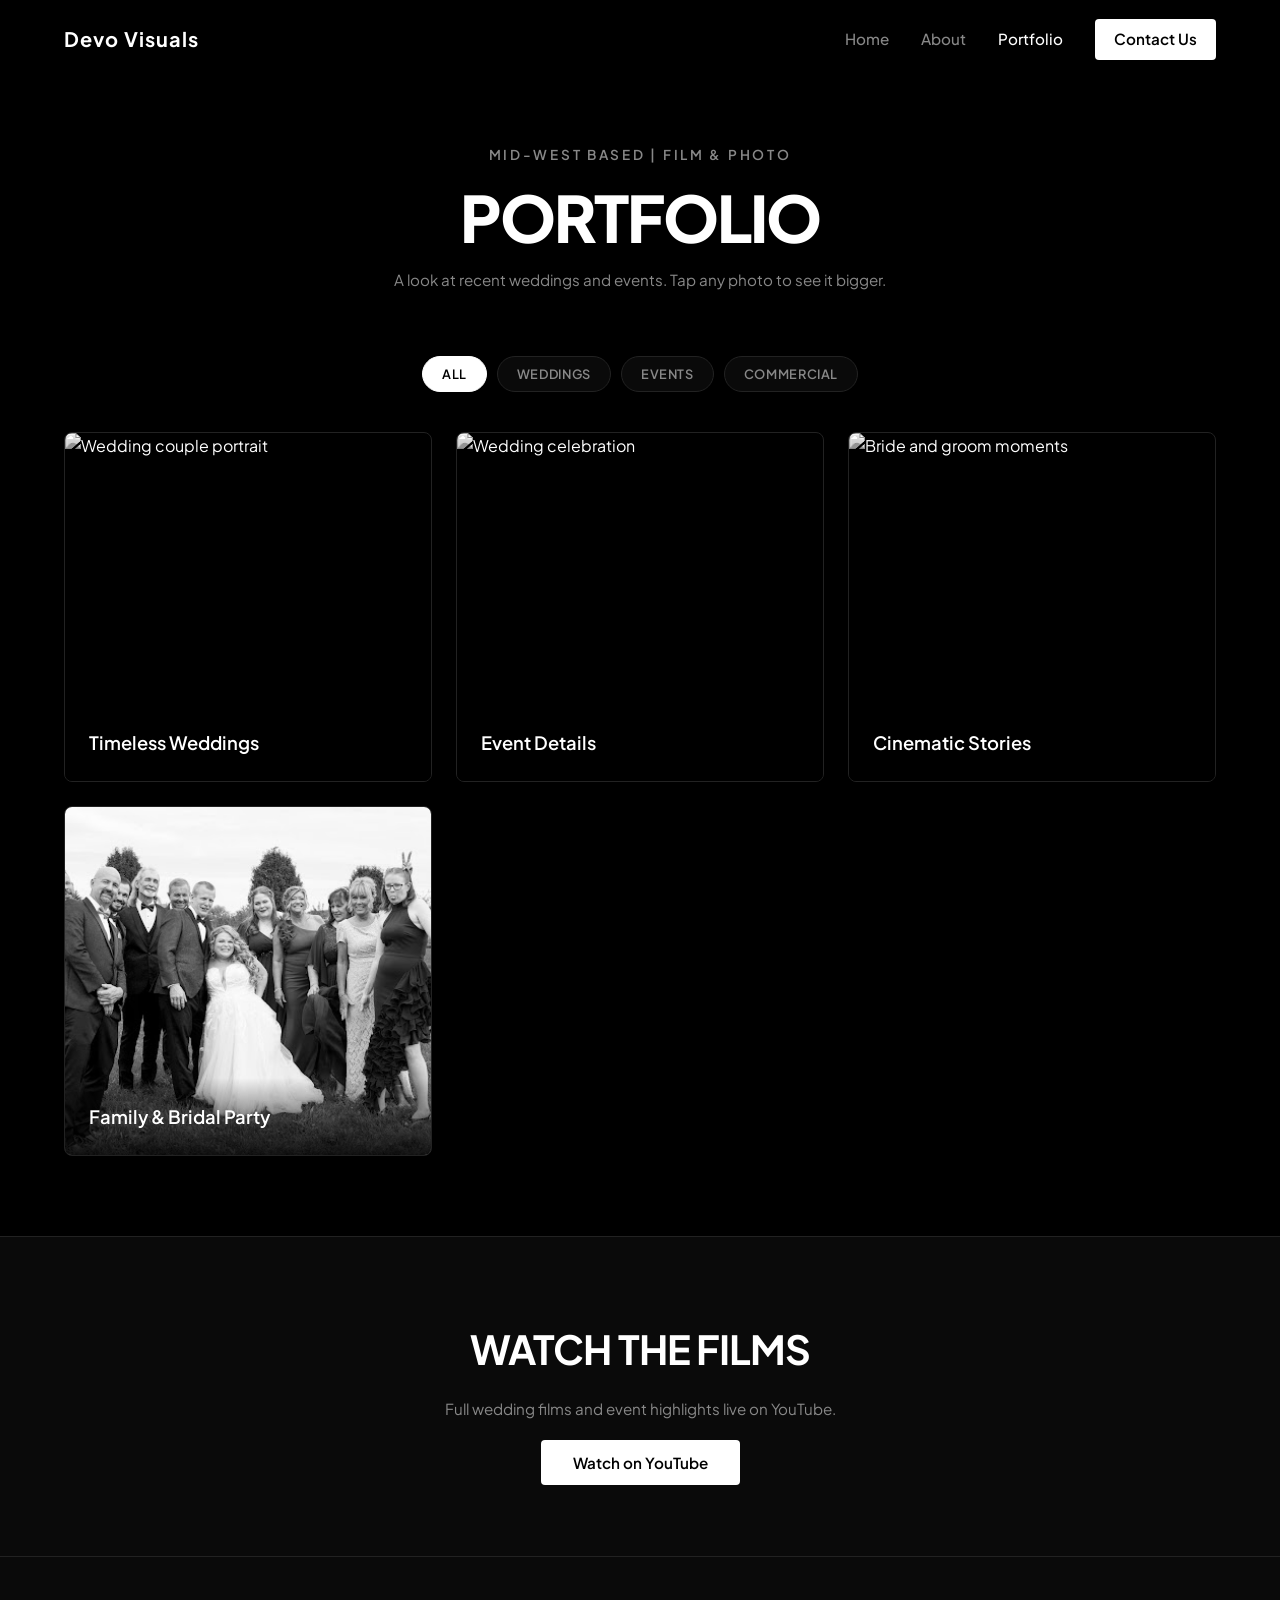
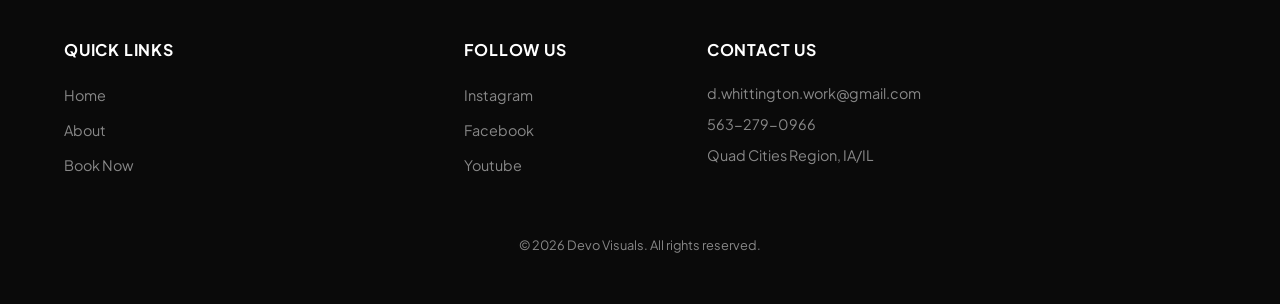
==== portfolio.html @ a9d1a9cd "Rename Portfolio.html to portfolio.html" ====
<!DOCTYPE html>
<html lang="en">
<head>
    <meta charset="UTF-8">
    <meta name="viewport" content="width=device-width, initial-scale=1.0">
    <title>Portfolio | Devo Visuals</title>
    <link rel="stylesheet" href="style.css">
    <link rel="preconnect" href="https://fonts.googleapis.com">
    <link rel="preconnect" href="https://fonts.gstatic.com" crossorigin>
    <link href="https://fonts.googleapis.com/css2?family=Plus+Jakarta+Sans:wght@300;400;500;600;700;800&display=swap" rel="stylesheet">

    <!-- Page-only styles (the shared style.css is untouched) -->
    <style>
        .nav-links a.current { color: var(--text-main); }

        .page-hero {
            padding: 9rem 0 3rem;
            text-align: center;
            background-color: var(--bg-dark);
        }

        .page-hero h1 {
            font-size: clamp(2.4rem, 6vw, 4rem);
            font-weight: 800;
            text-transform: uppercase;
            letter-spacing: -0.03em;
            line-height: 1.1;
            margin-bottom: 1rem;
        }

        .page-hero p {
            color: var(--text-muted);
            max-width: 560px;
            margin: 0 auto;
            font-size: 0.95rem;
        }

        .portfolio-page {
            padding: 1rem 0 5rem;
            background-color: var(--bg-dark);
        }

        .filter-bar {
            display: flex;
            justify-content: center;
            gap: 0.6rem;
            flex-wrap: wrap;
            margin-bottom: 2.5rem;
        }

        .filter-btn {
            font-family: inherit;
            font-size: 0.8rem;
            font-weight: 600;
            letter-spacing: 0.05em;
            text-transform: uppercase;
            padding: 0.55rem 1.2rem;
            border-radius: 20px;
            border: 1px solid var(--border);
            background-color: var(--bg-card);
            color: var(--text-muted);
            cursor: pointer;
            transition: var(--transition);
        }

        .filter-btn:hover {
            color: var(--text-main);
            border-color: var(--text-main);
        }

        .filter-btn.active {
            background-color: var(--text-main);
            color: var(--bg-dark);
            border-color: var(--text-main);
        }

        .gallery-item { cursor: zoom-in; }
        .gallery-item.hidden { display: none; }

        .empty-note {
            display: none;
            text-align: center;
            color: var(--text-muted);
            padding: 2rem 0;
            font-size: 0.95rem;
        }

        .empty-note.show { display: block; }

        .films-section {
            padding: 5rem 0;
            background-color: var(--bg-card);
            border-top: 1px solid var(--border);
            text-align: center;
        }

        .films-section p {
            color: var(--text-muted);
            max-width: 520px;
            margin: 0 auto 1.8rem;
            font-size: 0.95rem;
        }

        .lightbox {
            display: none;
            position: fixed;
            inset: 0;
            z-index: 2000;
            background-color: rgba(0, 0, 0, 0.92);
            align-items: center;
            justify-content: center;
            padding: 1.5rem;
            cursor: zoom-out;
        }

        .lightbox.open { display: flex; }

        .lightbox img {
            max-width: 92vw;
            max-height: 88vh;
            object-fit: contain;
            border-radius: 6px;
        }

        .lightbox-close {
            position: absolute;
            top: 1rem;
            right: 1.2rem;
            font-size: 2rem;
            line-height: 1;
            color: var(--text-main);
        }
    </style>
</head>
<body>

    <!-- Header / Navigation -->
    <header class="site-header">
        <div class="container nav-container">
            <a href="index.html" class="logo">Devo Visuals</a>

            <button class="menu-toggle" id="menu-toggle" aria-label="Toggle Navigation Menu">
                <span class="bar"></span>
                <span class="bar"></span>
                <span class="bar"></span>
            </button>

            <nav class="nav-links" id="nav-menu">
                <a href="index.html" class="nav-item">Home</a>
                <a href="index.html#about" class="nav-item">About</a>
                <a href="portfolio.html" class="nav-item current">Portfolio</a>
                <a href="index.html#contact-form" class="btn-cta nav-item">Contact Us</a>
            </nav>
        </div>
    </header>

    <!-- Page Title -->
    <section class="page-hero">
        <div class="container">
            <span class="sub-heading">Mid-West Based | Film &amp; Photo</span>
            <h1>Portfolio</h1>
            <p>A look at recent weddings and events. Tap any photo to see it bigger.</p>
        </div>
    </section>

    <!-- Gallery -->
    <section class="portfolio-page">
        <div class="container">
            <div class="filter-bar">
                <button class="filter-btn active" data-filter="all">All</button>
                <button class="filter-btn" data-filter="weddings">Weddings</button>
                <button class="filter-btn" data-filter="events">Events</button>
                <button class="filter-btn" data-filter="commercial">Commercial</button>
            </div>

            <div class="gallery-grid" id="gallery">
                <div class="gallery-item" data-category="weddings">
                    <img src="https://images.unsplash.com/photo-1519741497674-611481863552?auto=format&fit=crop&w=800&q=80" alt="Wedding couple portrait">
                    <div class="gallery-overlay">
                        <h3>Timeless Weddings</h3>
                    </div>
                </div>
                <div class="gallery-item" data-category="events">
                    <img src="https://images.unsplash.com/photo-1511285560929-80b456fea0bc?auto=format&fit=crop&w=800&q=80" alt="Wedding celebration">
                    <div class="gallery-overlay">
                        <h3>Event Details</h3>
                    </div>
                </div>
                <div class="gallery-item" data-category="weddings">
                    <img src="https://images.unsplash.com/photo-1606800052052-a08af7148866?auto=format&fit=crop&w=800&q=80" alt="Bride and groom moments">
                    <div class="gallery-overlay">
                        <h3>Cinematic Stories</h3>
                    </div>
                </div>
                <div class="gallery-item" data-category="weddings">
                    <img src="4.jpg" alt="Wedding party group photo">
                    <div class="gallery-overlay">
                        <h3>Family &amp; Bridal Party</h3>
                    </div>
                </div>
            </div>

            <p class="empty-note" id="empty-note">Nothing here yet. New work is coming soon.</p>
        </div>
    </section>

    <!-- Films CTA -->
    <section class="films-section">
        <div class="container">
            <div class="section-header" style="margin-bottom: 1rem;">
                <h2>Watch the Films</h2>
            </div>
            <p>Full wedding films and event highlights live on YouTube.</p>
            <a href="https://youtube.com/@devovisuals" target="_blank" rel="noopener" class="btn btn-primary">Watch on YouTube</a>
        </div>
    </section>

    <!-- Footer -->
    <footer class="site-footer">
        <div class="container">
            <div class="footer-bottom-grid" style="border-top: none; padding-top: 0;">
                <div class="footer-col">
                    <h3>Quick Links</h3>
                    <ul>
                        <li><a href="index.html">Home</a></li>
                        <li><a href="index.html#about">About</a></li>
                        <li><a href="index.html#contact-form">Book Now</a></li>
                    </ul>
                </div>

                <div class="footer-col">
                    <h3>FOLLOW US</h3>
                    <ul>
                        <li><a href="https://www.instagram.com/devovisuals" target="_blank" rel="noopener">Instagram</a></li>
                        <li><a href="https://www.facebook.com/devovisuals" target="_blank" rel="noopener">Facebook</a></li>
                        <li><a href="https://youtube.com/@devovisuals" target="_blank" rel="noopener">Youtube</a></li>
                    </ul>
                </div>

                <div class="footer-col">
                    <h3>CONTACT US</h3>
                    <p>d.whittington.work@gmail.com</p>
                    <p>563-279-0966</p>
                    <p>Quad Cities Region, IA/IL</p>
                </div>
            </div>

            <p class="copyright">&copy; 2026 Devo Visuals. All rights reserved.</p>
        </div>
    </footer>

    <!-- Photo viewer -->
    <div class="lightbox" id="lightbox" aria-hidden="true">
        <span class="lightbox-close">&times;</span>
        <img src="" alt="">
    </div>

    <script>
        // Mobile Navigation Toggle
        const menuToggle = document.getElementById('menu-toggle');
        const navMenu = document.getElementById('nav-menu');

        if (menuToggle && navMenu) {
            menuToggle.addEventListener('click', () => {
                menuToggle.classList.toggle('active');
                navMenu.classList.toggle('active');
            });

            navMenu.querySelectorAll('a').forEach(link => {
                link.addEventListener('click', () => {
                    menuToggle.classList.remove('active');
                    navMenu.classList.remove('active');
                });
            });
        }

        // Category filter
        const filterButtons = document.querySelectorAll('.filter-btn');
        const items = document.querySelectorAll('#gallery .gallery-item');
        const emptyNote = document.getElementById('empty-note');

        filterButtons.forEach(btn => {
            btn.addEventListener('click', () => {
                filterButtons.forEach(b => b.classList.remove('active'));
                btn.classList.add('active');

                const filter = btn.dataset.filter;
                let visible = 0;
                items.forEach(item => {
                    const show = filter === 'all' || item.dataset.category === filter;
                    item.classList.toggle('hidden', !show);
                    if (show) visible++;
                });
                emptyNote.classList.toggle('show', visible === 0);
            });
        });

        // Photo viewer
        const lightbox = document.getElementById('lightbox');
        const lightboxImg = lightbox.querySelector('img');

        items.forEach(item => {
            item.addEventListener('click', () => {
                const img = item.querySelector('img');
                lightboxImg.src = img.src;
                lightboxImg.alt = img.alt;
                lightbox.classList.add('open');
                lightbox.setAttribute('aria-hidden', 'false');
            });
        });

        const closeLightbox = () => {
            lightbox.classList.remove('open');
            lightbox.setAttribute('aria-hidden', 'true');
        };

        lightbox.addEventListener('click', closeLightbox);
        document.addEventListener('keydown', (e) => {
            if (e.key === 'Escape') closeLightbox();
        });
    </script>
</body>
</html>
---- style.css ----
/* CSS Reset & Fixes */
* {
    margin: 0;
    padding: 0;
    box-sizing: border-box;
}

:root {
    --bg-dark: #000000;
    --bg-card: #0a0a0a;
    --text-main: #ffffff;
    --text-muted: #888888;
    --accent: #ffffff;
    --accent-hover: #cccccc;
    --border: #222222;
    --transition: all 0.3s ease;
}

html {
    scroll-behavior: smooth;
    -webkit-text-size-adjust: 100%;
}

body {
    font-family: 'Plus Jakarta Sans', sans-serif;
    background-color: var(--bg-dark);
    color: var(--text-main);
    line-height: 1.6;
    overflow-x: hidden;
}

.container {
    max-width: 1200px;
    margin: 0 auto;
    padding: 0 1.5rem;
}

/* Header & Mobile Nav */
.site-header {
    position: fixed;
    top: 0;
    left: 0;
    width: 100%;
    background-color: transparent;
    backdrop-filter: none;
    border-bottom: none;
    z-index: 1000;
    padding: 1.2rem 0;
}

.nav-container {
    display: flex;
    justify-content: space-between;
    align-items: center;
}

.logo {
    font-size: 1.25rem;
    font-weight: 700;
    color: var(--text-main);
    text-decoration: none;
    letter-spacing: 0.05em;
    z-index: 1001;
}

.nav-links {
    display: flex;
    align-items: center;
    gap: 2rem;
}

.nav-links a {
    color: var(--text-muted);
    text-decoration: none;
    font-size: 0.95rem;
    font-weight: 500;
    transition: var(--transition);
}

.nav-links a:hover {
    color: var(--text-main);
}

.btn-cta {
    background-color: var(--text-main);
    color: var(--bg-dark) !important;
    padding: 0.5rem 1.2rem;
    border-radius: 4px;
    font-weight: 600 !important;
    text-align: center;
}

.btn-cta:hover {
    background-color: var(--accent-hover);
}

/* Hamburger Menu Button */
.menu-toggle {
    display: none;
    flex-direction: column;
    justify-content: space-between;
    width: 30px;
    height: 21px;
    background: transparent;
    border: none;
    cursor: pointer;
    z-index: 1001;
    padding: 0;
}

.menu-toggle .bar {
    height: 3px;
    width: 100%;
    background-color: var(--text-main);
    border-radius: 2px;
    transition: var(--transition);
}

.menu-toggle.active .bar:nth-child(1) {
    transform: translateY(9px) rotate(45deg);
}

.menu-toggle.active .bar:nth-child(2) {
    opacity: 0;
}

.menu-toggle.active .bar:nth-child(3) {
    transform: translateY(-9px) rotate(-45deg);
}

/* Hero Section */
.hero {
    position: relative;
    min-height: 100vh;
    display: flex;
    align-items: center;
    text-align: center;
    padding: 5rem 0 calc(5rem + 10vh) 0; /* centers the text, nudged a little above the middle */
    background-color: var(--bg-dark);
    overflow: hidden;
}

/* 3x3 grid of photos behind the hero text */
.hero-grid {
    position: absolute;
    inset: 0;
    display: grid;
    grid-template-columns: repeat(3, 1fr);
    grid-template-rows: repeat(3, 1fr);
    z-index: 0;
}

.hero-tile {
    background: url('4.jpg') no-repeat center center / cover;
    filter: grayscale(100%);
}

/* Dark overlay so the text stays readable */
.hero::after {
    content: "";
    position: absolute;
    inset: 0;
    background: linear-gradient(rgba(0,0,0,0.6), rgba(0,0,0,0.85));
    z-index: 1;
}

.hero-content {
    position: relative;
    z-index: 2;
    max-width: 800px;
    margin: 0 auto;
}

.sub-heading {
    text-transform: uppercase;
    font-size: 0.85rem;
    letter-spacing: 0.2em;
    color: var(--text-muted);
    font-weight: 600;
    margin-bottom: 1rem;
    display: block;
}

.hero h1 {
    font-size: clamp(2.8rem, 6.5vw, 4.5rem);
    font-weight: 800;
    margin-bottom: 1rem;
    letter-spacing: -0.03em;
    text-transform: uppercase;
    line-height: 1.1;
    color: var(--text-main);
}

.hero h3 {
    font-size: clamp(1.2rem, 3vw, 1.6rem);
    font-weight: 700;
    letter-spacing: 0.15em;
    color: var(--text-muted);
    margin-bottom: 2.2rem;
    text-transform: uppercase;
}

.hero-buttons {
    display: flex;
    justify-content: center;
    gap: 1rem;
    flex-wrap: wrap;
}

/* Buttons */
.btn {
    padding: 0.8rem 2rem;
    border-radius: 4px;
    font-weight: 600;
    text-decoration: none;
    transition: var(--transition);
    cursor: pointer;
    border: none;
    font-size: 0.95rem;
}

.btn-primary {
    background-color: var(--accent);
    color: var(--bg-dark);
}

.btn-primary:hover {
    background-color: var(--accent-hover);
}

.btn-secondary {
    border: 1px solid var(--border);
    color: var(--text-main);
    background: transparent;
}

.btn-secondary:hover {
    border-color: var(--text-main);
}

/* About Section Photo Styling */
.about-section {
    padding: 5rem 0;
    background-color: var(--bg-dark);
}

.about-grid {
    display: grid;
    grid-template-columns: 1fr 1.2fr;
    gap: 3rem;
    align-items: center;
}

.about-photo {
    width: 100%;
    height: 100%;
    max-height: 450px;
    object-fit: cover;
    border-radius: 8px;
    border: 1px solid var(--border);
    filter: grayscale(100%) contrast(125%) brightness(90%);
    transition: var(--transition);
}

.about-photo:hover {
    filter: grayscale(100%) contrast(130%) brightness(100%);
}

.about-text h2 {
    font-size: clamp(1.8rem, 3.5vw, 2.4rem);
    font-weight: 700;
    margin-bottom: 1.2rem;
    line-height: 1.2;
}

.about-text p {
    color: var(--text-muted);
    margin-bottom: 1rem;
    font-size: 0.95rem;
}

/* Portfolio Section */
.portfolio-section {
    padding: 5rem 0;
    background-color: var(--bg-card);
}

.section-header {
    text-align: center;
    margin-bottom: 3rem;
}

.section-header h2 {
    font-size: clamp(1.8rem, 4vw, 2.5rem);
    font-weight: 700;
    margin-bottom: 0.5rem;
    text-transform: uppercase;
    letter-spacing: -0.02em;
}

.section-header p {
    color: var(--text-muted);
    font-size: 0.95rem;
}

.gallery-grid {
    display: grid;
    grid-template-columns: repeat(auto-fit, minmax(280px, 1fr));
    gap: 1.5rem;
}

.gallery-item {
    position: relative;
    border-radius: 8px;
    overflow: hidden;
    height: 350px;
    border: 1px solid var(--border);
}

.gallery-item img {
    width: 100%;
    height: 100%;
    object-fit: cover;
    transition: transform 0.5s ease;
    filter: grayscale(100%);
}

.gallery-item:hover img {
    transform: scale(1.05);
    filter: grayscale(0%);
}

.gallery-overlay {
    position: absolute;
    bottom: 0;
    left: 0;
    width: 100%;
    padding: 1.5rem;
    background: linear-gradient(transparent, rgba(0,0,0,0.85));
}

.gallery-overlay h3 {
    font-size: 1.15rem;
    font-weight: 600;
}

.portfolio-cta {
    text-align: center;
    margin-top: 2.5rem;
}

.portfolio-cta .btn {
    display: inline-block;
    letter-spacing: 0.04em;
    text-transform: uppercase;
}

.portfolio-cta .btn-secondary {
    border-color: var(--text-main); /* visible outline (the default was almost black) */
}

.portfolio-cta .btn-secondary:hover {
    transform: translateY(-2px);
    background-color: var(--text-main);
    color: var(--bg-dark);
}

/* Contact & Footer Section */
.site-footer {
    padding: 5rem 0 3rem 0;
    background-color: var(--bg-card);
    border-top: 1px solid var(--border);
}

.contact-wrapper {
    display: grid;
    grid-template-columns: 1fr 1.3fr;
    gap: 3rem;
    margin-bottom: 5rem;
    align-items: start;
}

.contact-info-card {
    background-color: var(--bg-dark);
    border: 1px solid var(--border);
    padding: 2.5rem;
    border-radius: 8px;
}

.contact-info-card h3 {
    font-size: 1.4rem;
    margin-bottom: 0.8rem;
    color: var(--text-main);
}

.info-intro {
    color: var(--text-muted);
    font-size: 0.95rem;
    margin-bottom: 2rem;
}

.info-items {
    display: flex;
    flex-direction: column;
    gap: 1.5rem;
}

.info-item {
    display: flex;
    align-items: flex-start;
    gap: 1rem;
}

.info-icon {
    font-size: 1.3rem;
    line-height: 1;
}

.info-item strong {
    display: block;
    font-size: 0.9rem;
    color: var(--text-main);
    margin-bottom: 0.2rem;
}

.info-item p, .info-item a {
    font-size: 0.9rem;
    color: var(--text-muted);
    text-decoration: none;
    transition: var(--transition);
}

.info-item a:hover {
    color: var(--text-main);
}

/* Contact Form */
.form-container {
    scroll-margin-top: 90px; /* keeps the fixed header from covering the form when Book Now is clicked */
}

.contact-form {
    display: flex;
    flex-direction: column;
    gap: 1.2rem;
}

.form-row {
    display: grid;
    grid-template-columns: 1fr 1fr;
    gap: 1.2rem;
}

.form-group {
    display: flex;
    flex-direction: column;
    gap: 0.4rem;
}

.form-group label {
    font-size: 0.85rem;
    color: var(--text-main);
    font-weight: 500;
}

.form-group input,
.form-group textarea,
.form-select {
    background-color: var(--bg-dark);
    border: 1px solid var(--border);
    padding: 0.9rem;
    border-radius: 4px;
    color: var(--text-main);
    font-family: inherit;
    font-size: 16px;
    transition: var(--transition);
}

.form-select option {
    background-color: var(--bg-card);
    color: var(--text-main);
}

.form-group input:focus,
.form-group textarea:focus,
.form-select:focus {
    outline: none;
    border-color: var(--text-main);
    box-shadow: 0 0 0 2px rgba(255, 255, 255, 0.1);
}

.btn-submit {
    background-color: var(--text-main);
    color: var(--bg-dark);
    width: 100%;
    padding: 1rem;
    font-weight: 700;
    margin-top: 0.5rem;
    text-transform: uppercase;
    letter-spacing: 0.05em;
}

.btn-submit:hover {
    background-color: var(--accent-hover);
}

.form-privacy-note {
    font-size: 0.75rem;
    color: var(--text-muted);
    text-align: center;
    margin-top: 0.4rem;
}

/* Footer Bottom Grid Layout */
.footer-bottom-grid {
    display: grid;
    grid-template-columns: repeat(auto-fit, minmax(200px, 1fr));
    gap: 2rem;
    padding-top: 3rem;
    border-top: 1px solid var(--border);
}

@media (min-width: 992px) {
    .footer-bottom-grid {
        grid-template-columns: 1.4fr 0.8fr 0.8fr 1fr;
    }
}

.footer-col h3 {
    font-size: 1rem;
    font-weight: 700;
    margin-bottom: 1.2rem;
    letter-spacing: 0.05em;
    text-transform: uppercase;
    color: var(--text-main);
}

.footer-col ul {
    list-style: none;
}

.footer-col ul li {
    margin-bottom: 0.6rem;
}

.footer-col ul li a {
    color: var(--text-muted);
    text-decoration: none;
    font-size: 0.9rem;
    transition: var(--transition);
}

.footer-col ul li a:hover {
    color: var(--text-main);
}

.footer-col p {
    color: var(--text-muted);
    font-size: 0.9rem;
    margin-bottom: 0.5rem;
}

/* Stay Connected Newsletter Column */
.newsletter-col {
    background: linear-gradient(145deg, rgba(20, 20, 20, 0.8), rgba(10, 10, 10, 0.95));
    padding: 1.8rem;
    border-radius: 8px;
    border: 1px solid var(--border);
    position: relative;
    overflow: hidden;
}

.newsletter-badge {
    display: inline-block;
    font-size: 0.68rem;
    font-weight: 700;
    letter-spacing: 0.15em;
    color: var(--bg-dark);
    background-color: var(--text-main);
    padding: 0.2rem 0.6rem;
    border-radius: 3px;
    margin-bottom: 0.9rem;
    text-transform: uppercase;
}

.newsletter-desc {
    font-size: 0.82rem;
    color: var(--text-muted);
    margin-bottom: 1.2rem;
    line-height: 1.5;
}

.interest-tags {
    display: flex;
    gap: 0.5rem;
    flex-wrap: wrap;
    margin-bottom: 1rem;
}

.tag-chip {
    cursor: pointer;
}

.tag-chip input {
    display: none;
}

.tag-chip span {
    font-size: 0.75rem;
    padding: 0.3rem 0.75rem;
    border-radius: 20px;
    border: 1px solid var(--border);
    background-color: var(--bg-dark);
    color: var(--text-muted);
    transition: var(--transition);
    display: inline-block;
}

.tag-chip input:checked + span {
    background-color: var(--text-main);
    color: var(--bg-dark);
    border-color: var(--text-main);
    font-weight: 600;
}

.input-with-button {
    display: flex;
    gap: 0.5rem;
    margin-bottom: 0.8rem;
}

.input-with-button input {
    flex: 1;
    background-color: var(--bg-dark);
    border: 1px solid var(--border);
    padding: 0.75rem 0.9rem;
    border-radius: 4px;
    color: var(--text-main);
    font-size: 0.88rem;
    transition: var(--transition);
}

.input-with-button input:focus {
    outline: none;
    border-color: var(--text-main);
}

.input-with-button .btn-sub {
    background-color: var(--text-main);
    color: var(--bg-dark);
    border: none;
    padding: 0.75rem 1.2rem;
    border-radius: 4px;
    font-weight: 700;
    font-size: 0.78rem;
    letter-spacing: 0.05em;
    cursor: pointer;
    white-space: nowrap;
    transition: var(--transition);
}

.input-with-button .btn-sub:hover {
    background-color: var(--accent-hover);
}

.privacy-consent span {
    font-size: 0.72rem;
    color: var(--text-muted);
    line-height: 1.3;
}

/* Thank You Card */
.thank-you-card {
    background-color: var(--bg-dark);
    border: 1px solid var(--border);
    padding: 3.5rem 2rem;
    border-radius: 8px;
    text-align: center;
    animation: fadeIn 0.4s ease-in-out;
}

.thank-you-badge {
    display: inline-block;
    font-size: 0.75rem;
    font-weight: 700;
    letter-spacing: 0.15em;
    color: var(--bg-dark);
    background-color: var(--text-main);
    padding: 0.25rem 0.75rem;
    border-radius: 3px;
    margin-bottom: 1.2rem;
}

.thank-you-card h3 {
    font-size: 1.8rem;
    color: var(--text-main);
    margin-bottom: 0.8rem;
    font-weight: 700;
}

.thank-you-card p {
    color: var(--text-muted);
    font-size: 1rem;
    line-height: 1.6;
    max-width: 480px;
    margin: 0 auto;
}

.copyright {
    text-align: center;
    color: var(--text-muted);
    font-size: 0.8rem;
    margin-top: 3rem;
}

@keyframes fadeIn {
    from { opacity: 0; transform: translateY(10px); }
    to { opacity: 1; transform: translateY(0); }
}

/* Mobile */
@media (max-width: 768px) {
    .menu-toggle { display: flex; }
    .nav-links {
        display: none;
        position: absolute;
        top: 100%;
        left: 0;
        width: 100%;
        background-color: var(--bg-dark);
        flex-direction: column;
        padding: 1.5rem;
        border-bottom: 1px solid var(--border);
    }
    .nav-links.active { display: flex; }
    .about-grid, .contact-wrapper { grid-template-columns: 1fr; }
    .form-row { grid-template-columns: 1fr; }

    /* On phones, show one photo instead of the 3x3 grid */
    .hero-grid {
        grid-template-columns: 1fr;
        grid-template-rows: 1fr;
    }
    .hero-tile:nth-child(n+2) { display: none; }
}

/* ===== Scroll effect: sections slide over the pinned hero ===== */
/* "clip" (not "hidden") keeps position: sticky working on phones */
body {
    overflow-x: clip;
}

.hero {
    position: sticky;
    top: 0;
    z-index: 0;
}

.about-section,
.portfolio-section,
.site-footer {
    position: relative;
    z-index: 1;
}

/* Glitch bars on the seam between the hero and About */
.glitch-bars {
    position: absolute;
    top: -16px;
    left: 0;
    width: 100%;
    height: 16px;
    background: #000;
    overflow: hidden;
    pointer-events: none;
}

.glitch-bars span {
    position: absolute;
    left: 0;
    height: 10px;
    background: #fff;
    will-change: transform;
}

@media (prefers-reduced-motion: reduce) {
    .glitch-bars { display: none; }
}

/* ===== Mobile: keep the main heading in the middle of the screen ===== */
@media (max-width: 768px) {
    .hero {
        min-height: 100vh;
        min-height: 100svh;
        padding: 0;
    }
}
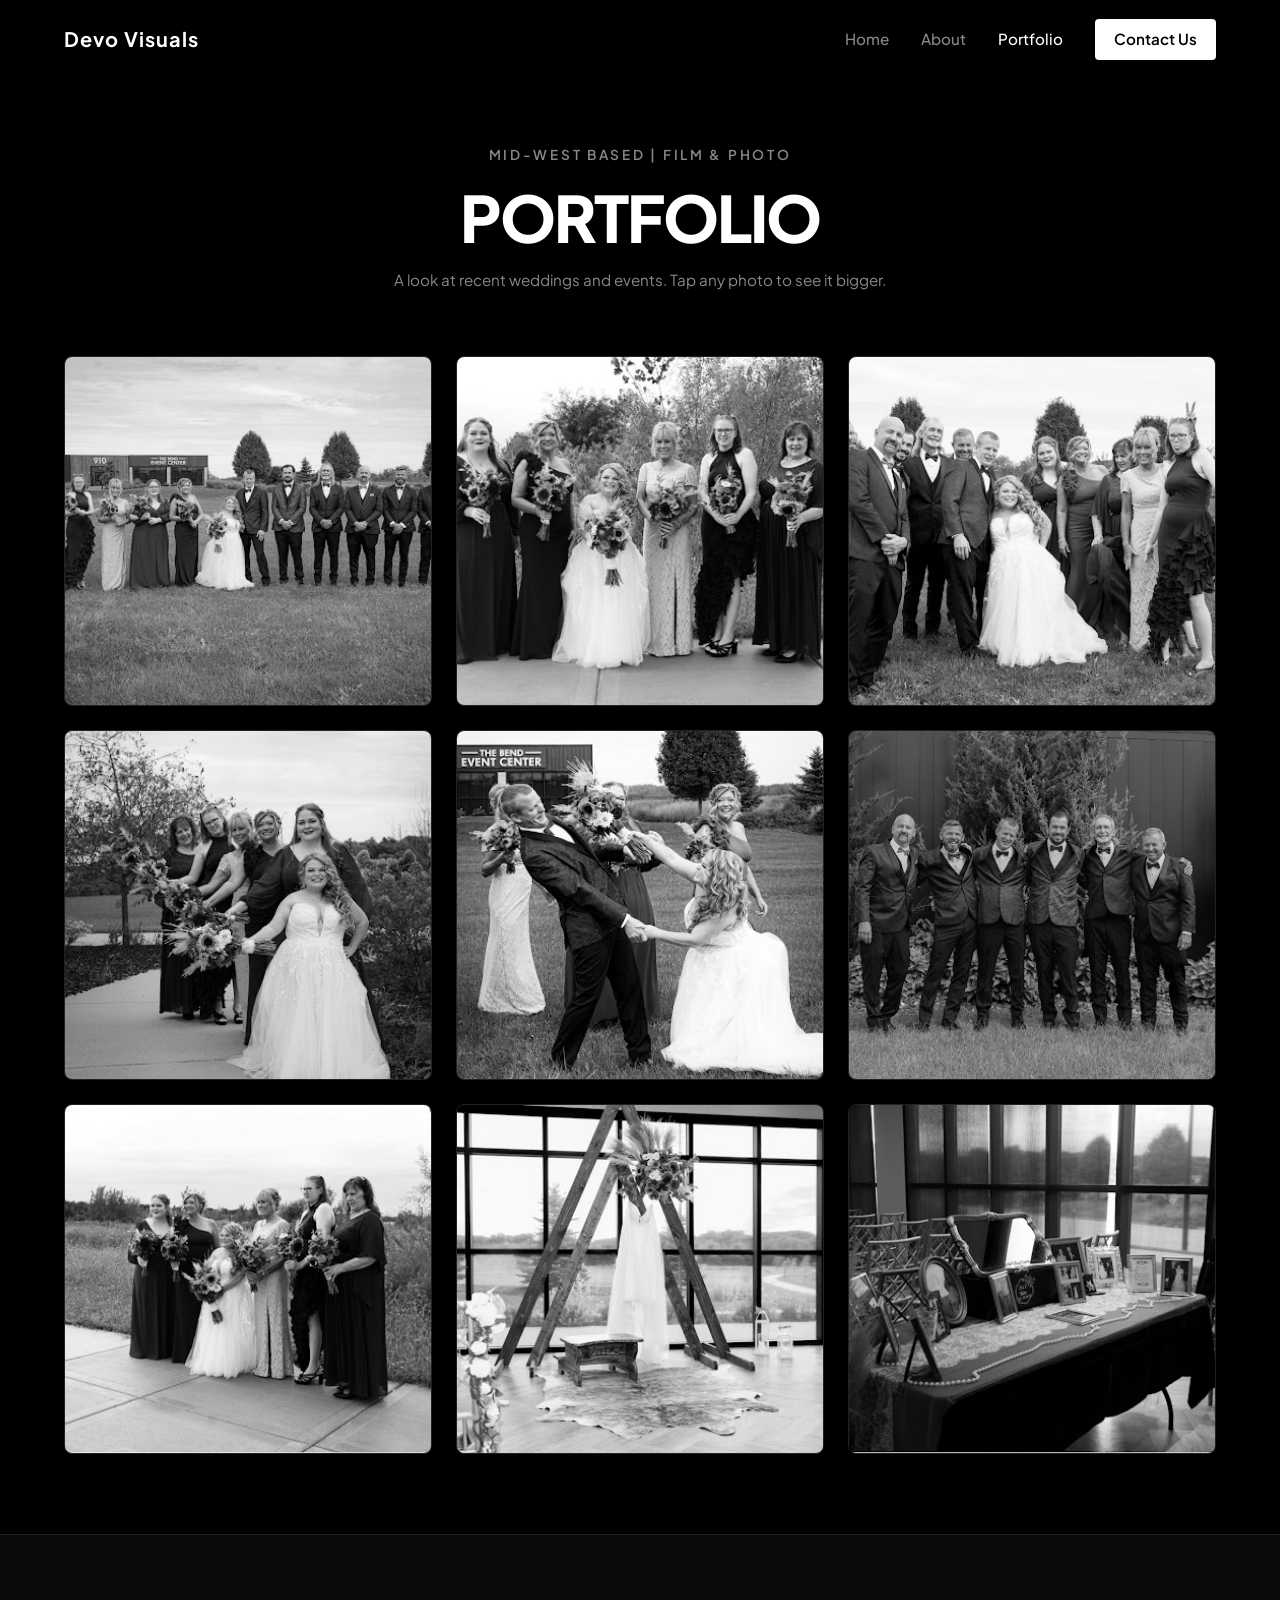
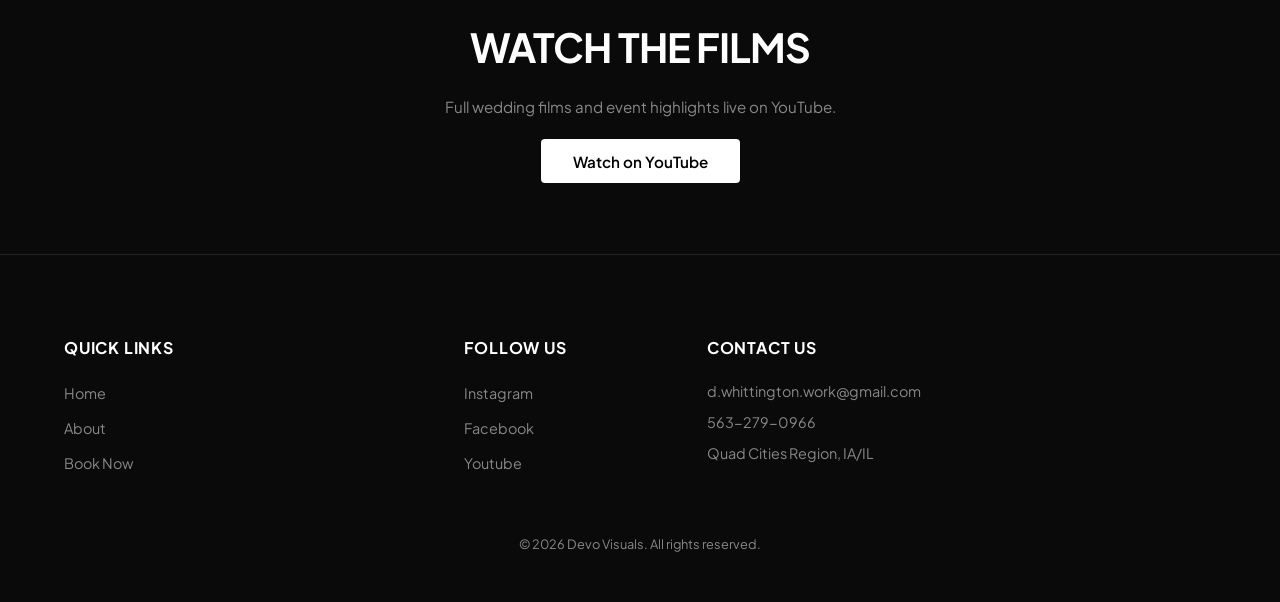
==== commit c6828e7c: "Revise portfolio navigation and gallery items Updated portfolio links and images, removed filter fun" ====
--- a/portfolio.html
+++ b/portfolio.html
@@ -148,7 +148,7 @@
             <nav class="nav-links" id="nav-menu">
                 <a href="index.html" class="nav-item">Home</a>
                 <a href="index.html#about" class="nav-item">About</a>
-                <a href="portfolio.html" class="nav-item current">Portfolio</a>
+                <a href="portfolio" class="nav-item current">Portfolio</a>
                 <a href="index.html#contact-form" class="btn-cta nav-item">Contact Us</a>
             </nav>
         </div>
@@ -166,41 +166,35 @@
     <!-- Gallery -->
     <section class="portfolio-page">
         <div class="container">
-            <div class="filter-bar">
-                <button class="filter-btn active" data-filter="all">All</button>
-                <button class="filter-btn" data-filter="weddings">Weddings</button>
-                <button class="filter-btn" data-filter="events">Events</button>
-                <button class="filter-btn" data-filter="commercial">Commercial</button>
+            <div class="gallery-grid" id="gallery">
+                <div class="gallery-item" data-category="weddings">
+                    <img src="2.jpg" alt="Wedding photo 1" loading="lazy">
+                </div>
+                <div class="gallery-item" data-category="weddings">
+                    <img src="3.jpg" alt="Wedding photo 2" loading="lazy">
+                </div>
+                <div class="gallery-item" data-category="weddings">
+                    <img src="4.jpg" alt="Wedding photo 3" loading="lazy">
+                </div>
+                <div class="gallery-item" data-category="weddings">
+                    <img src="5.jpg" alt="Wedding photo 4" loading="lazy">
+                </div>
+                <div class="gallery-item" data-category="weddings">
+                    <img src="6.jpg" alt="Wedding photo 5" loading="lazy">
+                </div>
+                <div class="gallery-item" data-category="weddings">
+                    <img src="7.jpg" alt="Wedding photo 6" loading="lazy">
+                </div>
+                <div class="gallery-item" data-category="weddings">
+                    <img src="8.jpg" alt="Wedding photo 7" loading="lazy">
+                </div>
+                <div class="gallery-item" data-category="weddings">
+                    <img src="9.jpg" alt="Wedding photo 8" loading="lazy">
+                </div>
+                <div class="gallery-item" data-category="weddings">
+                    <img src="10.jpg" alt="Wedding photo 9" loading="lazy">
+                </div>
             </div>
-
-            <div class="gallery-grid" id="gallery">
-                <div class="gallery-item" data-category="weddings">
-                    <img src="https://images.unsplash.com/photo-1519741497674-611481863552?auto=format&fit=crop&w=800&q=80" alt="Wedding couple portrait">
-                    <div class="gallery-overlay">
-                        <h3>Timeless Weddings</h3>
-                    </div>
-                </div>
-                <div class="gallery-item" data-category="events">
-                    <img src="https://images.unsplash.com/photo-1511285560929-80b456fea0bc?auto=format&fit=crop&w=800&q=80" alt="Wedding celebration">
-                    <div class="gallery-overlay">
-                        <h3>Event Details</h3>
-                    </div>
-                </div>
-                <div class="gallery-item" data-category="weddings">
-                    <img src="https://images.unsplash.com/photo-1606800052052-a08af7148866?auto=format&fit=crop&w=800&q=80" alt="Bride and groom moments">
-                    <div class="gallery-overlay">
-                        <h3>Cinematic Stories</h3>
-                    </div>
-                </div>
-                <div class="gallery-item" data-category="weddings">
-                    <img src="4.jpg" alt="Wedding party group photo">
-                    <div class="gallery-overlay">
-                        <h3>Family &amp; Bridal Party</h3>
-                    </div>
-                </div>
-            </div>
-
-            <p class="empty-note" id="empty-note">Nothing here yet. New work is coming soon.</p>
         </div>
     </section>
 
@@ -274,26 +268,7 @@
             });
         }
 
-        // Category filter
-        const filterButtons = document.querySelectorAll('.filter-btn');
         const items = document.querySelectorAll('#gallery .gallery-item');
-        const emptyNote = document.getElementById('empty-note');
-
-        filterButtons.forEach(btn => {
-            btn.addEventListener('click', () => {
-                filterButtons.forEach(b => b.classList.remove('active'));
-                btn.classList.add('active');
-
-                const filter = btn.dataset.filter;
-                let visible = 0;
-                items.forEach(item => {
-                    const show = filter === 'all' || item.dataset.category === filter;
-                    item.classList.toggle('hidden', !show);
-                    if (show) visible++;
-                });
-                emptyNote.classList.toggle('show', visible === 0);
-            });
-        });
 
         // Photo viewer
         const lightbox = document.getElementById('lightbox');
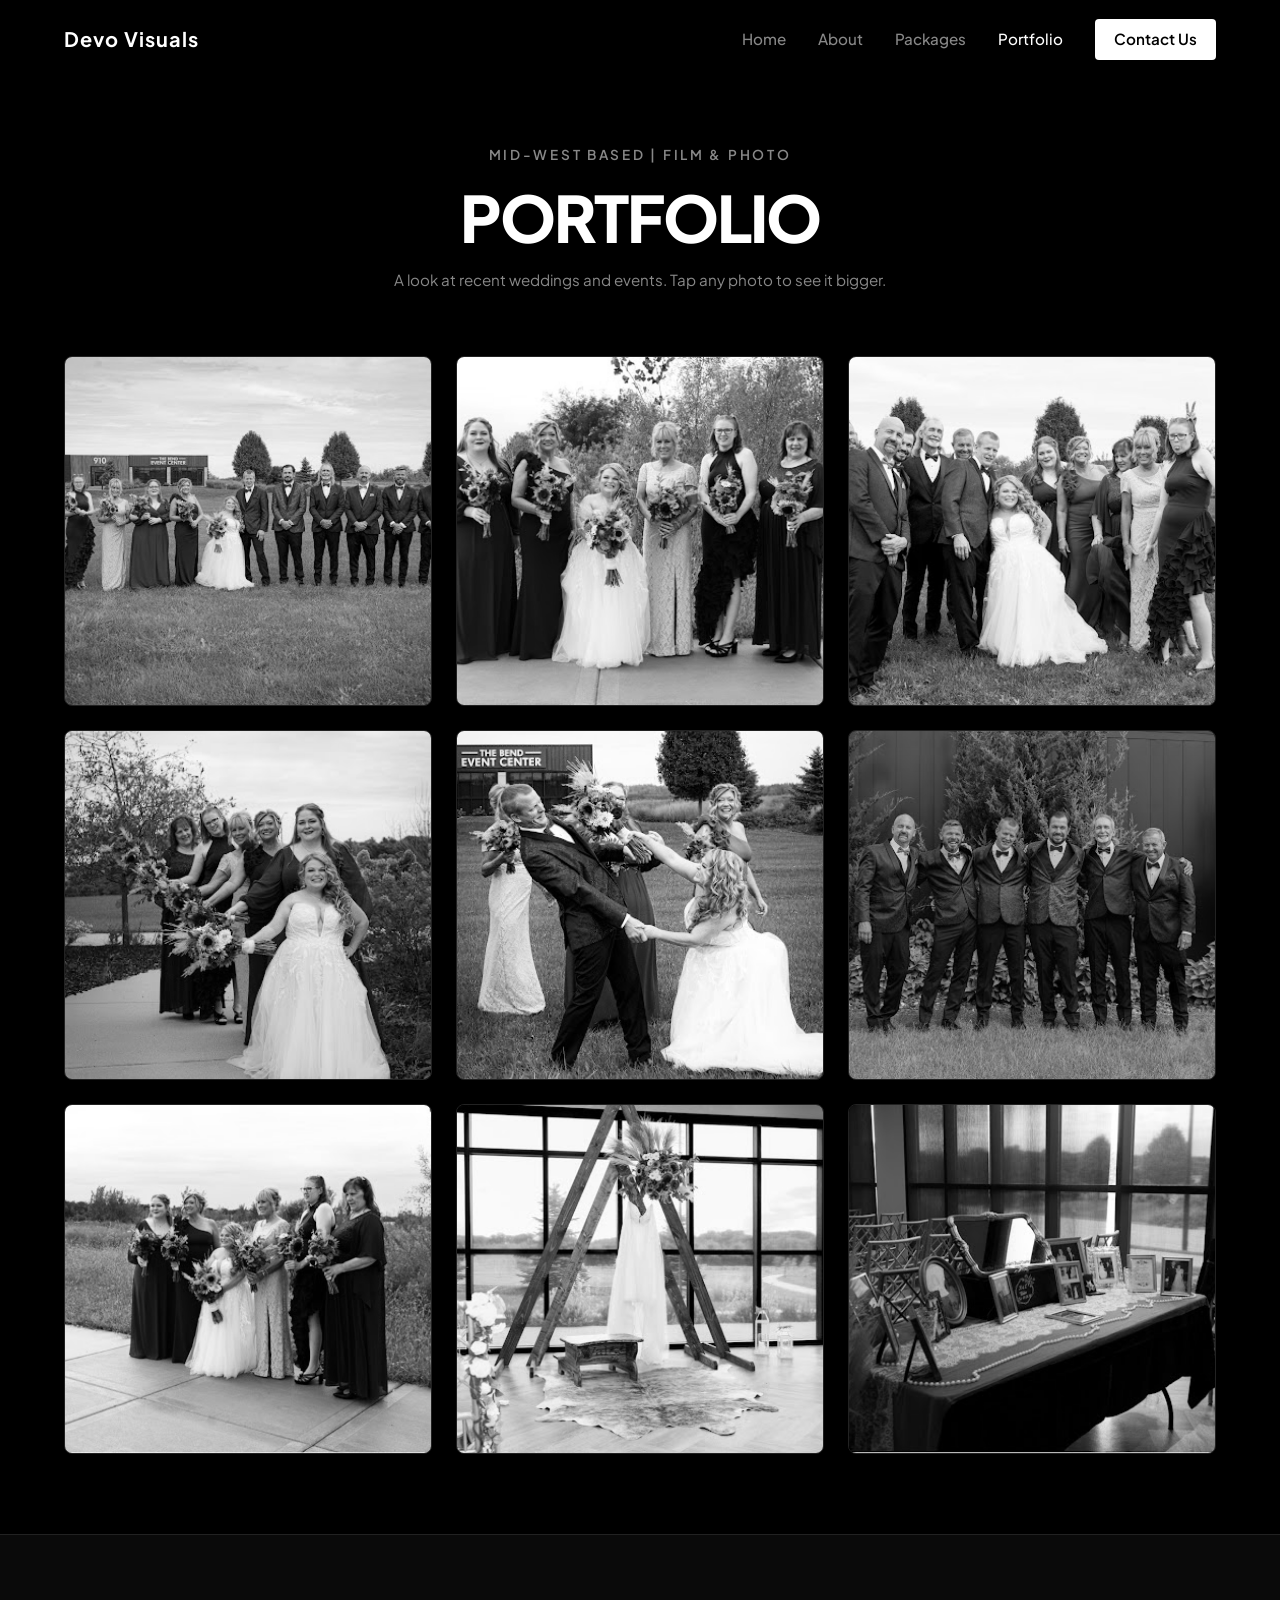
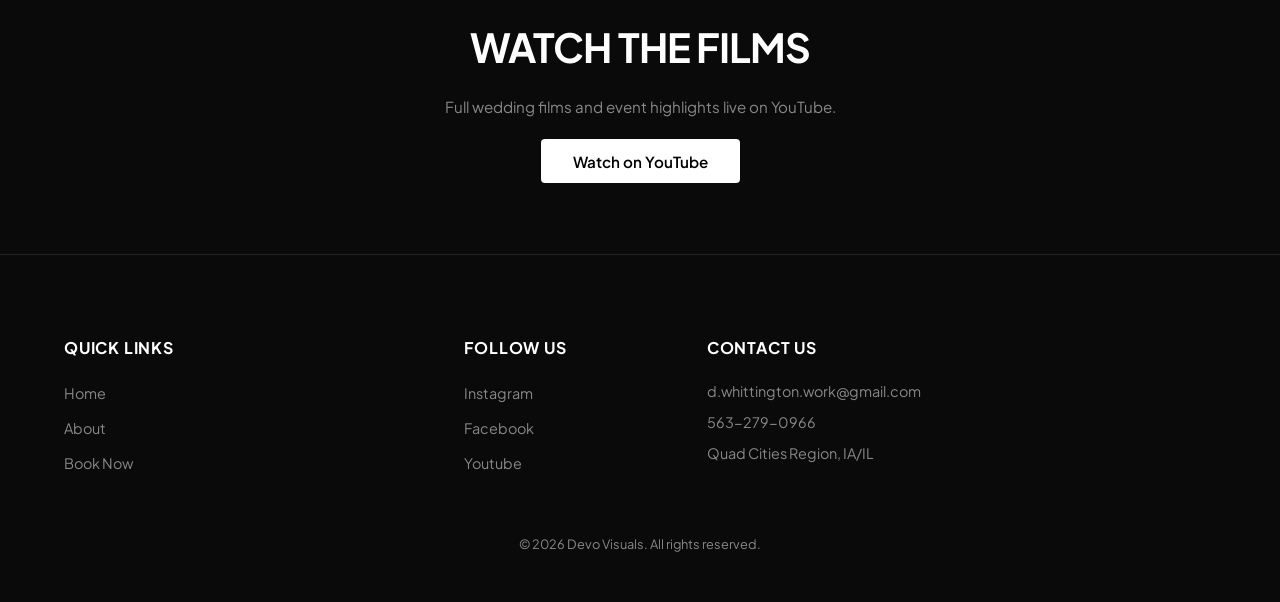
==== commit 7cb6323b: "Add 'Packages' link to navigation menu" ====
--- a/portfolio.html
+++ b/portfolio.html
@@ -148,6 +148,7 @@
             <nav class="nav-links" id="nav-menu">
                 <a href="index.html" class="nav-item">Home</a>
                 <a href="index.html#about" class="nav-item">About</a>
+                <a href="index.html#packages" class="nav-item">Packages</a>
                 <a href="portfolio" class="nav-item current">Portfolio</a>
                 <a href="index.html#contact-form" class="btn-cta nav-item">Contact Us</a>
             </nav>
--- a/style.css
+++ b/style.css
@@ -140,19 +140,13 @@
     overflow: hidden;
 }
 
-/* 3x3 grid of photos behind the hero text */
-.hero-grid {
+/* One photo behind the hero text (no tiling) */
+.hero-bg {
     position: absolute;
     inset: 0;
-    display: grid;
-    grid-template-columns: repeat(3, 1fr);
-    grid-template-rows: repeat(3, 1fr);
-    z-index: 0;
-}
-
-.hero-tile {
     background: url('4.jpg') no-repeat center center / cover;
     filter: grayscale(100%);
+    z-index: 0;
 }
 
 /* Dark overlay so the text stays readable */
@@ -735,13 +729,6 @@
     .nav-links.active { display: flex; }
     .about-grid, .contact-wrapper { grid-template-columns: 1fr; }
     .form-row { grid-template-columns: 1fr; }
-
-    /* On phones, show one photo instead of the 3x3 grid */
-    .hero-grid {
-        grid-template-columns: 1fr;
-        grid-template-rows: 1fr;
-    }
-    .hero-tile:nth-child(n+2) { display: none; }
 }
 
 /* ===== Scroll effect: sections slide over the pinned hero ===== */
@@ -756,6 +743,8 @@
     z-index: 0;
 }
 
+.path-section,
+.packages-section,
 .about-section,
 .portfolio-section,
 .site-footer {
@@ -763,29 +752,6 @@
     z-index: 1;
 }
 
-/* Glitch bars on the seam between the hero and About */
-.glitch-bars {
-    position: absolute;
-    top: -16px;
-    left: 0;
-    width: 100%;
-    height: 16px;
-    background: #000;
-    overflow: hidden;
-    pointer-events: none;
-}
-
-.glitch-bars span {
-    position: absolute;
-    left: 0;
-    height: 10px;
-    background: #fff;
-    will-change: transform;
-}
-
-@media (prefers-reduced-motion: reduce) {
-    .glitch-bars { display: none; }
-}
 
 /* ===== Mobile: keep the main heading in the middle of the screen ===== */
 @media (max-width: 768px) {
@@ -795,3 +761,218 @@
         padding: 0;
     }
 }
+
+/* ===== Two-path section ===== */
+.path-section {
+    padding: 5rem 0;
+    background-color: var(--bg-dark);
+}
+
+.path-grid {
+    display: grid;
+    grid-template-columns: repeat(2, 1fr);
+    gap: 1.5rem;
+}
+
+.path-card {
+    background-color: var(--bg-card);
+    border: 1px solid var(--border);
+    border-radius: 8px;
+    padding: 2.5rem;
+    display: flex;
+    flex-direction: column;
+    gap: 1rem;
+    transition: var(--transition);
+}
+
+.path-card:hover {
+    border-color: var(--text-main);
+    transform: translateY(-4px);
+}
+
+.path-label {
+    font-size: 0.75rem;
+    letter-spacing: 0.2em;
+    color: var(--text-muted);
+    font-weight: 700;
+}
+
+.path-card h3 {
+    font-size: 1.6rem;
+    font-weight: 700;
+    line-height: 1.2;
+}
+
+.path-card p {
+    color: var(--text-muted);
+    font-size: 0.95rem;
+}
+
+.path-list {
+    list-style: none;
+    display: flex;
+    flex-direction: column;
+    gap: 0.4rem;
+    margin-bottom: 0.8rem;
+}
+
+.path-list li {
+    position: relative;
+    padding-left: 1.2rem;
+    font-size: 0.9rem;
+}
+
+.path-list li::before {
+    content: "\2014";
+    position: absolute;
+    left: 0;
+    color: var(--text-muted);
+}
+
+.path-card .btn {
+    align-self: flex-start;
+    margin-top: auto;
+    display: inline-block;
+}
+
+/* ===== Packages section ===== */
+.packages-section {
+    padding: 5rem 0;
+    background-color: var(--bg-card);
+    border-top: 1px solid var(--border);
+}
+
+.pkg-tabs {
+    display: flex;
+    justify-content: center;
+    gap: 0.6rem;
+    flex-wrap: wrap;
+    margin-bottom: 2.5rem;
+}
+
+.pkg-tab {
+    font-family: inherit;
+    font-size: 0.8rem;
+    font-weight: 600;
+    letter-spacing: 0.05em;
+    text-transform: uppercase;
+    padding: 0.6rem 1.4rem;
+    border-radius: 20px;
+    border: 1px solid var(--border);
+    background-color: var(--bg-dark);
+    color: var(--text-muted);
+    cursor: pointer;
+    transition: var(--transition);
+}
+
+.pkg-tab:hover {
+    color: var(--text-main);
+    border-color: var(--text-main);
+}
+
+.pkg-tab.active {
+    background-color: var(--text-main);
+    color: var(--bg-dark);
+    border-color: var(--text-main);
+}
+
+.pkg-panel {
+    display: none;
+}
+
+.pkg-panel.active {
+    display: grid;
+    grid-template-columns: repeat(auto-fit, minmax(240px, 1fr));
+    gap: 1.5rem;
+}
+
+.pkg-card {
+    position: relative;
+    background-color: var(--bg-dark);
+    border: 1px solid var(--border);
+    border-radius: 8px;
+    padding: 2.2rem 1.8rem 1.8rem;
+    display: flex;
+    flex-direction: column;
+}
+
+.pkg-card.featured {
+    border-color: var(--text-main);
+}
+
+.pkg-badge {
+    position: absolute;
+    top: -0.7rem;
+    left: 1.8rem;
+    font-size: 0.65rem;
+    font-weight: 700;
+    letter-spacing: 0.15em;
+    text-transform: uppercase;
+    color: var(--bg-dark);
+    background-color: var(--text-main);
+    padding: 0.2rem 0.7rem;
+    border-radius: 3px;
+}
+
+.pkg-card h3 {
+    font-size: 1.25rem;
+    font-weight: 700;
+}
+
+.pkg-price {
+    margin: 0.8rem 0 1.2rem;
+}
+
+.pkg-price small {
+    display: block;
+    color: var(--text-muted);
+    font-size: 0.72rem;
+    letter-spacing: 0.1em;
+    text-transform: uppercase;
+}
+
+.pkg-price strong {
+    font-size: 2.2rem;
+    font-weight: 800;
+    letter-spacing: -0.02em;
+}
+
+.pkg-features {
+    list-style: none;
+    display: flex;
+    flex-direction: column;
+    gap: 0.55rem;
+    margin-bottom: 1.8rem;
+}
+
+.pkg-features li {
+    position: relative;
+    padding-left: 1.4rem;
+    color: var(--text-muted);
+    font-size: 0.9rem;
+}
+
+.pkg-features li::before {
+    content: "\2713";
+    position: absolute;
+    left: 0;
+    color: var(--text-main);
+}
+
+.pkg-card .btn {
+    margin-top: auto;
+    display: block;
+    text-align: center;
+}
+
+.pkg-note {
+    text-align: center;
+    color: var(--text-muted);
+    font-size: 0.85rem;
+    margin-top: 2rem;
+}
+
+@media (max-width: 768px) {
+    .path-grid { grid-template-columns: 1fr; }
+    .path-card { padding: 2rem 1.5rem; }
+}
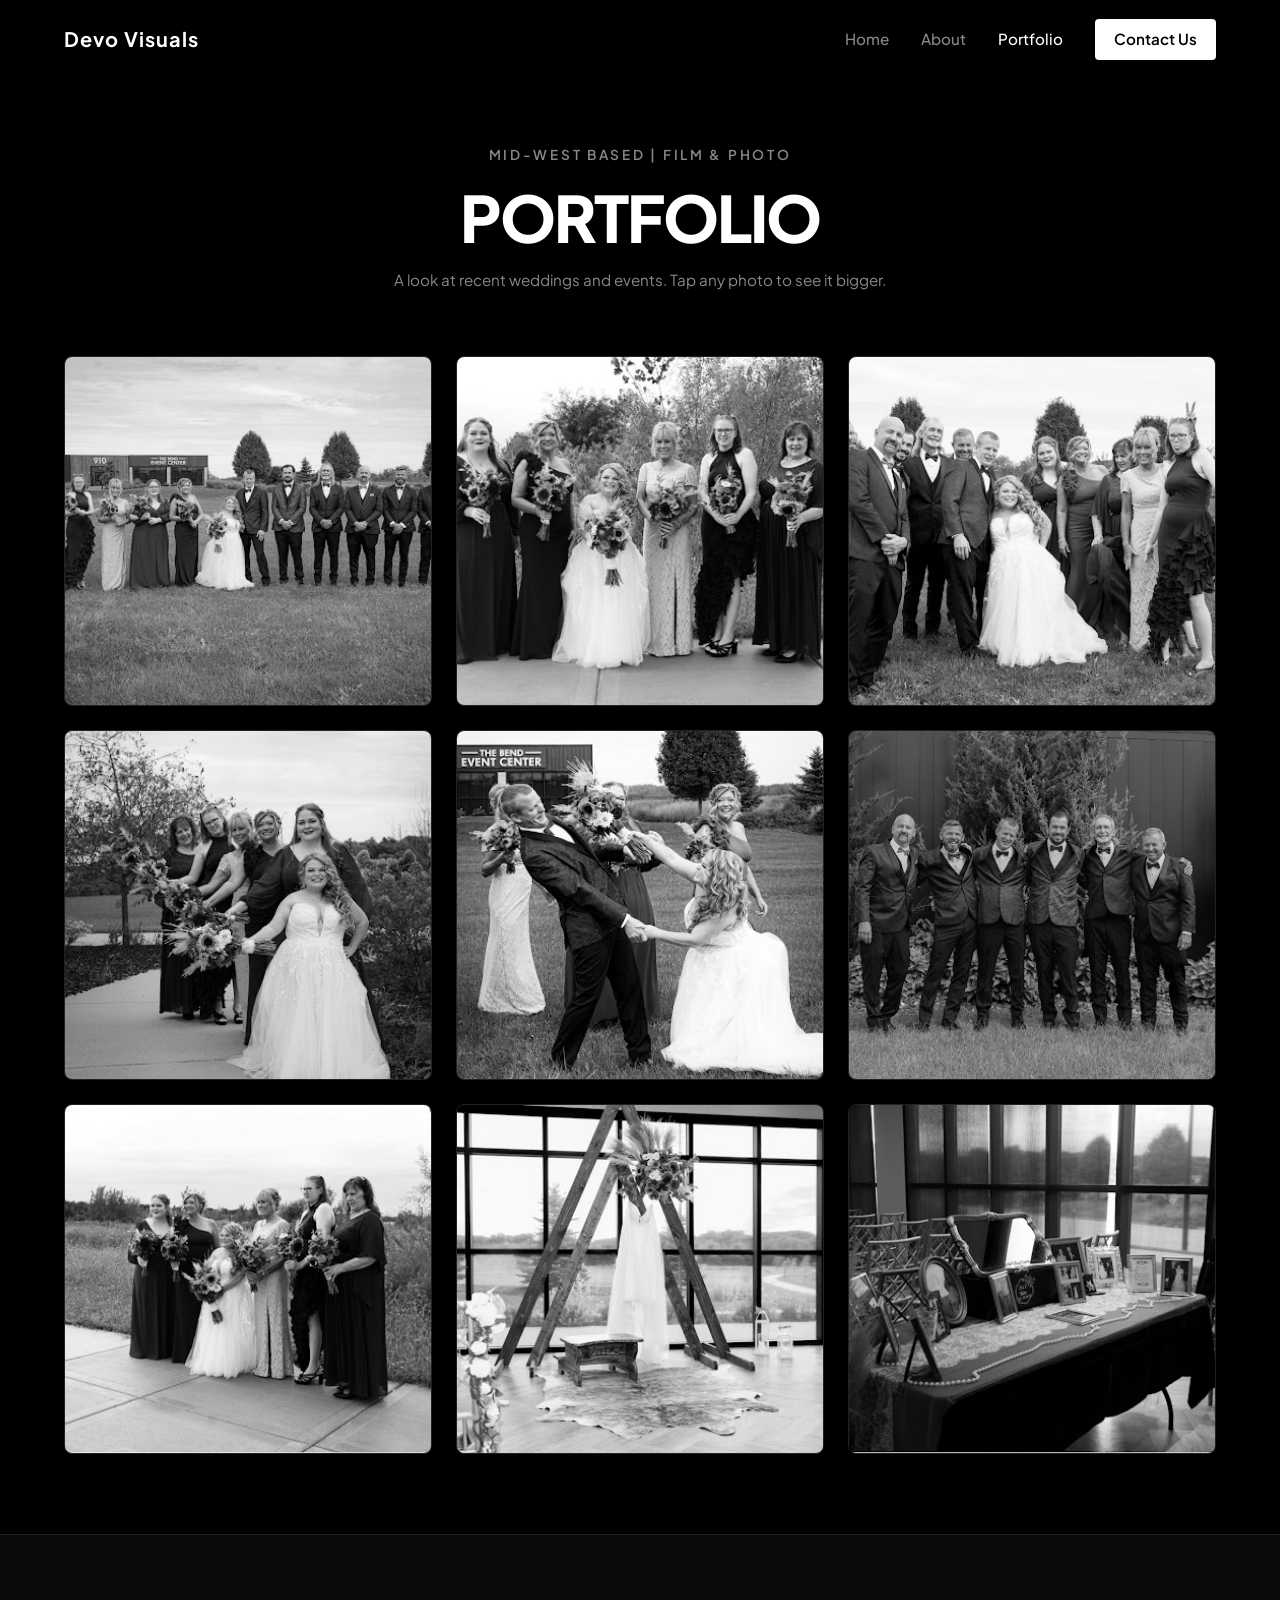
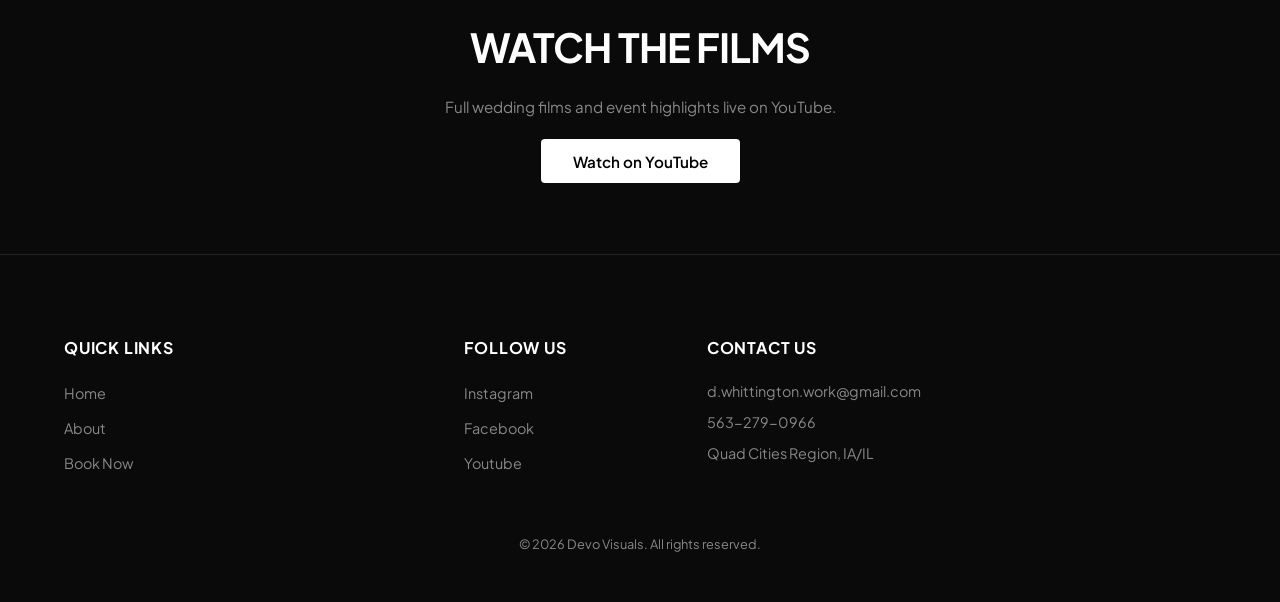
==== commit 974e1733: "Remove 'Packages' link from navigation menu" ====
--- a/portfolio.html
+++ b/portfolio.html
@@ -148,7 +148,6 @@
             <nav class="nav-links" id="nav-menu">
                 <a href="index.html" class="nav-item">Home</a>
                 <a href="index.html#about" class="nav-item">About</a>
-                <a href="index.html#packages" class="nav-item">Packages</a>
                 <a href="portfolio" class="nav-item current">Portfolio</a>
                 <a href="index.html#contact-form" class="btn-cta nav-item">Contact Us</a>
             </nav>
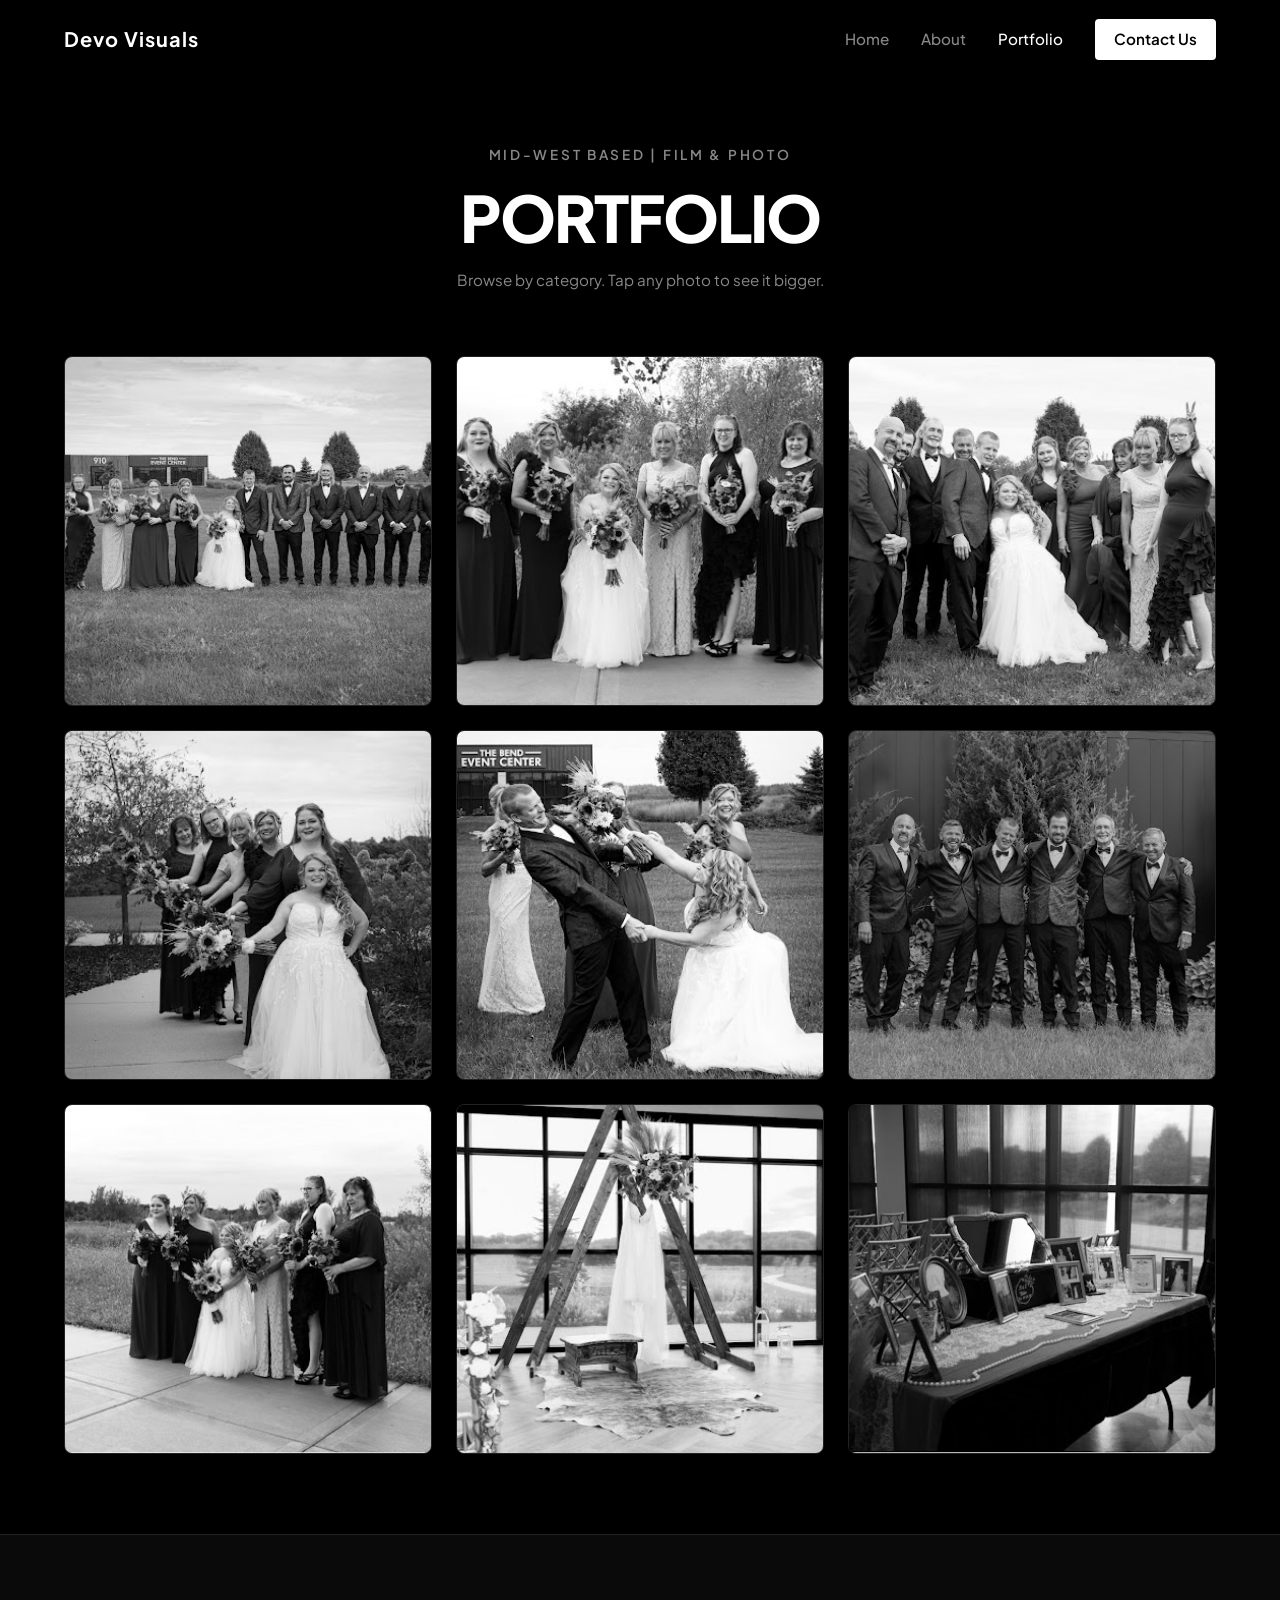
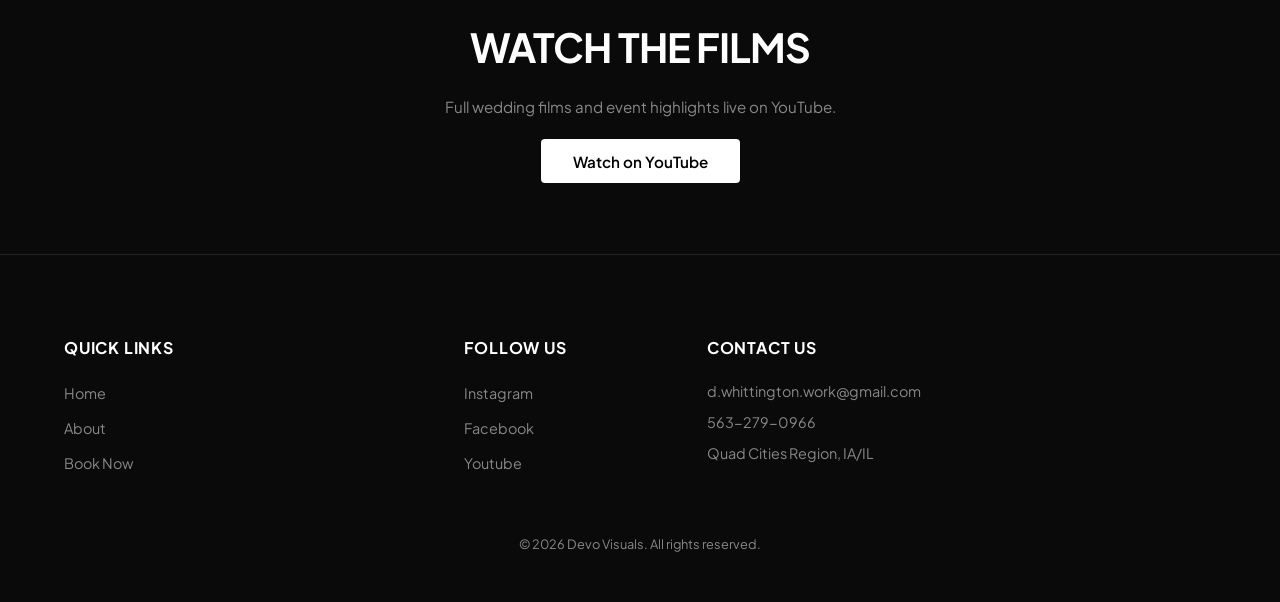
==== commit 0e80b41f: "Update portfolio text and add category filters" ====
--- a/portfolio.html
+++ b/portfolio.html
@@ -159,7 +159,7 @@
         <div class="container">
             <span class="sub-heading">Mid-West Based | Film &amp; Photo</span>
             <h1>Portfolio</h1>
-            <p>A look at recent weddings and events. Tap any photo to see it bigger.</p>
+            <p>Browse by category. Tap any photo to see it bigger.</p>
         </div>
     </section>
 
@@ -193,8 +193,15 @@
                 </div>
                 <div class="gallery-item" data-category="weddings">
                     <img src="10.jpg" alt="Wedding photo 9" loading="lazy">
-                </div>
+                                <div class="filter-bar">
+                <button class="filter-btn active" data-filter="all">All</button>
+                <button class="filter-btn" data-filter="weddings">Weddings</button>
+                <button class="filter-btn" data-filter="events">Events</button>
+                <button class="filter-btn" data-filter="businesses">Businesses</button>
             </div>
+                </div>
+            </div>
+            <p class="empty-note" id="empty-note">Nothing here yet. New work is coming soon.</p>
         </div>
     </section>
 
@@ -270,6 +277,33 @@
 
         const items = document.querySelectorAll('#gallery .gallery-item');
 
+        // Category filter (also opens a category from a link, e.g. portfolio#weddings)
+        const filterButtons = document.querySelectorAll('.filter-btn');
+        const emptyNote = document.getElementById('empty-note');
+
+        function showCategory(filter) {
+            let visible = 0;
+            filterButtons.forEach(b => b.classList.toggle('active', b.dataset.filter === filter));
+            items.forEach(item => {
+                const show = filter === 'all' || item.dataset.category === filter;
+                item.classList.toggle('hidden', !show);
+                if (show) visible++;
+            });
+            emptyNote.classList.toggle('show', visible === 0);
+        }
+
+        filterButtons.forEach(btn => {
+            btn.addEventListener('click', () => showCategory(btn.dataset.filter));
+        });
+
+        function openCategoryFromLink() {
+            const category = window.location.hash.slice(1);
+            if (['weddings', 'events', 'businesses'].includes(category)) showCategory(category);
+        }
+
+        openCategoryFromLink();
+        window.addEventListener('hashchange', openCategoryFromLink);
+        
         // Photo viewer
         const lightbox = document.getElementById('lightbox');
         const lightboxImg = lightbox.querySelector('img');
--- a/style.css
+++ b/style.css
@@ -140,13 +140,19 @@
     overflow: hidden;
 }
 
-/* One photo behind the hero text (no tiling) */
-.hero-bg {
+/* 3x3 grid of photos behind the hero text */
+.hero-grid {
     position: absolute;
     inset: 0;
+    display: grid;
+    grid-template-columns: repeat(3, 1fr);
+    grid-template-rows: repeat(3, 1fr);
+    z-index: 0;
+}
+
+.hero-tile {
     background: url('4.jpg') no-repeat center center / cover;
     filter: grayscale(100%);
-    z-index: 0;
 }
 
 /* Dark overlay so the text stays readable */
@@ -729,6 +735,13 @@
     .nav-links.active { display: flex; }
     .about-grid, .contact-wrapper { grid-template-columns: 1fr; }
     .form-row { grid-template-columns: 1fr; }
+
+    /* On phones, show one photo instead of the 3x3 grid */
+    .hero-grid {
+        grid-template-columns: 1fr;
+        grid-template-rows: 1fr;
+    }
+    .hero-tile:nth-child(n+2) { display: none; }
 }
 
 /* ===== Scroll effect: sections slide over the pinned hero ===== */
@@ -743,8 +756,6 @@
     z-index: 0;
 }
 
-.path-section,
-.packages-section,
 .about-section,
 .portfolio-section,
 .site-footer {
@@ -752,6 +763,29 @@
     z-index: 1;
 }
 
+/* Glitch bars on the seam between the hero and About */
+.glitch-bars {
+    position: absolute;
+    top: -16px;
+    left: 0;
+    width: 100%;
+    height: 16px;
+    background: #000;
+    overflow: hidden;
+    pointer-events: none;
+}
+
+.glitch-bars span {
+    position: absolute;
+    left: 0;
+    height: 10px;
+    background: #fff;
+    will-change: transform;
+}
+
+@media (prefers-reduced-motion: reduce) {
+    .glitch-bars { display: none; }
+}
 
 /* ===== Mobile: keep the main heading in the middle of the screen ===== */
 @media (max-width: 768px) {
@@ -761,218 +795,3 @@
         padding: 0;
     }
 }
-
-/* ===== Two-path section ===== */
-.path-section {
-    padding: 5rem 0;
-    background-color: var(--bg-dark);
-}
-
-.path-grid {
-    display: grid;
-    grid-template-columns: repeat(2, 1fr);
-    gap: 1.5rem;
-}
-
-.path-card {
-    background-color: var(--bg-card);
-    border: 1px solid var(--border);
-    border-radius: 8px;
-    padding: 2.5rem;
-    display: flex;
-    flex-direction: column;
-    gap: 1rem;
-    transition: var(--transition);
-}
-
-.path-card:hover {
-    border-color: var(--text-main);
-    transform: translateY(-4px);
-}
-
-.path-label {
-    font-size: 0.75rem;
-    letter-spacing: 0.2em;
-    color: var(--text-muted);
-    font-weight: 700;
-}
-
-.path-card h3 {
-    font-size: 1.6rem;
-    font-weight: 700;
-    line-height: 1.2;
-}
-
-.path-card p {
-    color: var(--text-muted);
-    font-size: 0.95rem;
-}
-
-.path-list {
-    list-style: none;
-    display: flex;
-    flex-direction: column;
-    gap: 0.4rem;
-    margin-bottom: 0.8rem;
-}
-
-.path-list li {
-    position: relative;
-    padding-left: 1.2rem;
-    font-size: 0.9rem;
-}
-
-.path-list li::before {
-    content: "\2014";
-    position: absolute;
-    left: 0;
-    color: var(--text-muted);
-}
-
-.path-card .btn {
-    align-self: flex-start;
-    margin-top: auto;
-    display: inline-block;
-}
-
-/* ===== Packages section ===== */
-.packages-section {
-    padding: 5rem 0;
-    background-color: var(--bg-card);
-    border-top: 1px solid var(--border);
-}
-
-.pkg-tabs {
-    display: flex;
-    justify-content: center;
-    gap: 0.6rem;
-    flex-wrap: wrap;
-    margin-bottom: 2.5rem;
-}
-
-.pkg-tab {
-    font-family: inherit;
-    font-size: 0.8rem;
-    font-weight: 600;
-    letter-spacing: 0.05em;
-    text-transform: uppercase;
-    padding: 0.6rem 1.4rem;
-    border-radius: 20px;
-    border: 1px solid var(--border);
-    background-color: var(--bg-dark);
-    color: var(--text-muted);
-    cursor: pointer;
-    transition: var(--transition);
-}
-
-.pkg-tab:hover {
-    color: var(--text-main);
-    border-color: var(--text-main);
-}
-
-.pkg-tab.active {
-    background-color: var(--text-main);
-    color: var(--bg-dark);
-    border-color: var(--text-main);
-}
-
-.pkg-panel {
-    display: none;
-}
-
-.pkg-panel.active {
-    display: grid;
-    grid-template-columns: repeat(auto-fit, minmax(240px, 1fr));
-    gap: 1.5rem;
-}
-
-.pkg-card {
-    position: relative;
-    background-color: var(--bg-dark);
-    border: 1px solid var(--border);
-    border-radius: 8px;
-    padding: 2.2rem 1.8rem 1.8rem;
-    display: flex;
-    flex-direction: column;
-}
-
-.pkg-card.featured {
-    border-color: var(--text-main);
-}
-
-.pkg-badge {
-    position: absolute;
-    top: -0.7rem;
-    left: 1.8rem;
-    font-size: 0.65rem;
-    font-weight: 700;
-    letter-spacing: 0.15em;
-    text-transform: uppercase;
-    color: var(--bg-dark);
-    background-color: var(--text-main);
-    padding: 0.2rem 0.7rem;
-    border-radius: 3px;
-}
-
-.pkg-card h3 {
-    font-size: 1.25rem;
-    font-weight: 700;
-}
-
-.pkg-price {
-    margin: 0.8rem 0 1.2rem;
-}
-
-.pkg-price small {
-    display: block;
-    color: var(--text-muted);
-    font-size: 0.72rem;
-    letter-spacing: 0.1em;
-    text-transform: uppercase;
-}
-
-.pkg-price strong {
-    font-size: 2.2rem;
-    font-weight: 800;
-    letter-spacing: -0.02em;
-}
-
-.pkg-features {
-    list-style: none;
-    display: flex;
-    flex-direction: column;
-    gap: 0.55rem;
-    margin-bottom: 1.8rem;
-}
-
-.pkg-features li {
-    position: relative;
-    padding-left: 1.4rem;
-    color: var(--text-muted);
-    font-size: 0.9rem;
-}
-
-.pkg-features li::before {
-    content: "\2713";
-    position: absolute;
-    left: 0;
-    color: var(--text-main);
-}
-
-.pkg-card .btn {
-    margin-top: auto;
-    display: block;
-    text-align: center;
-}
-
-.pkg-note {
-    text-align: center;
-    color: var(--text-muted);
-    font-size: 0.85rem;
-    margin-top: 2rem;
-}
-
-@media (max-width: 768px) {
-    .path-grid { grid-template-columns: 1fr; }
-    .path-card { padding: 2rem 1.5rem; }
-}
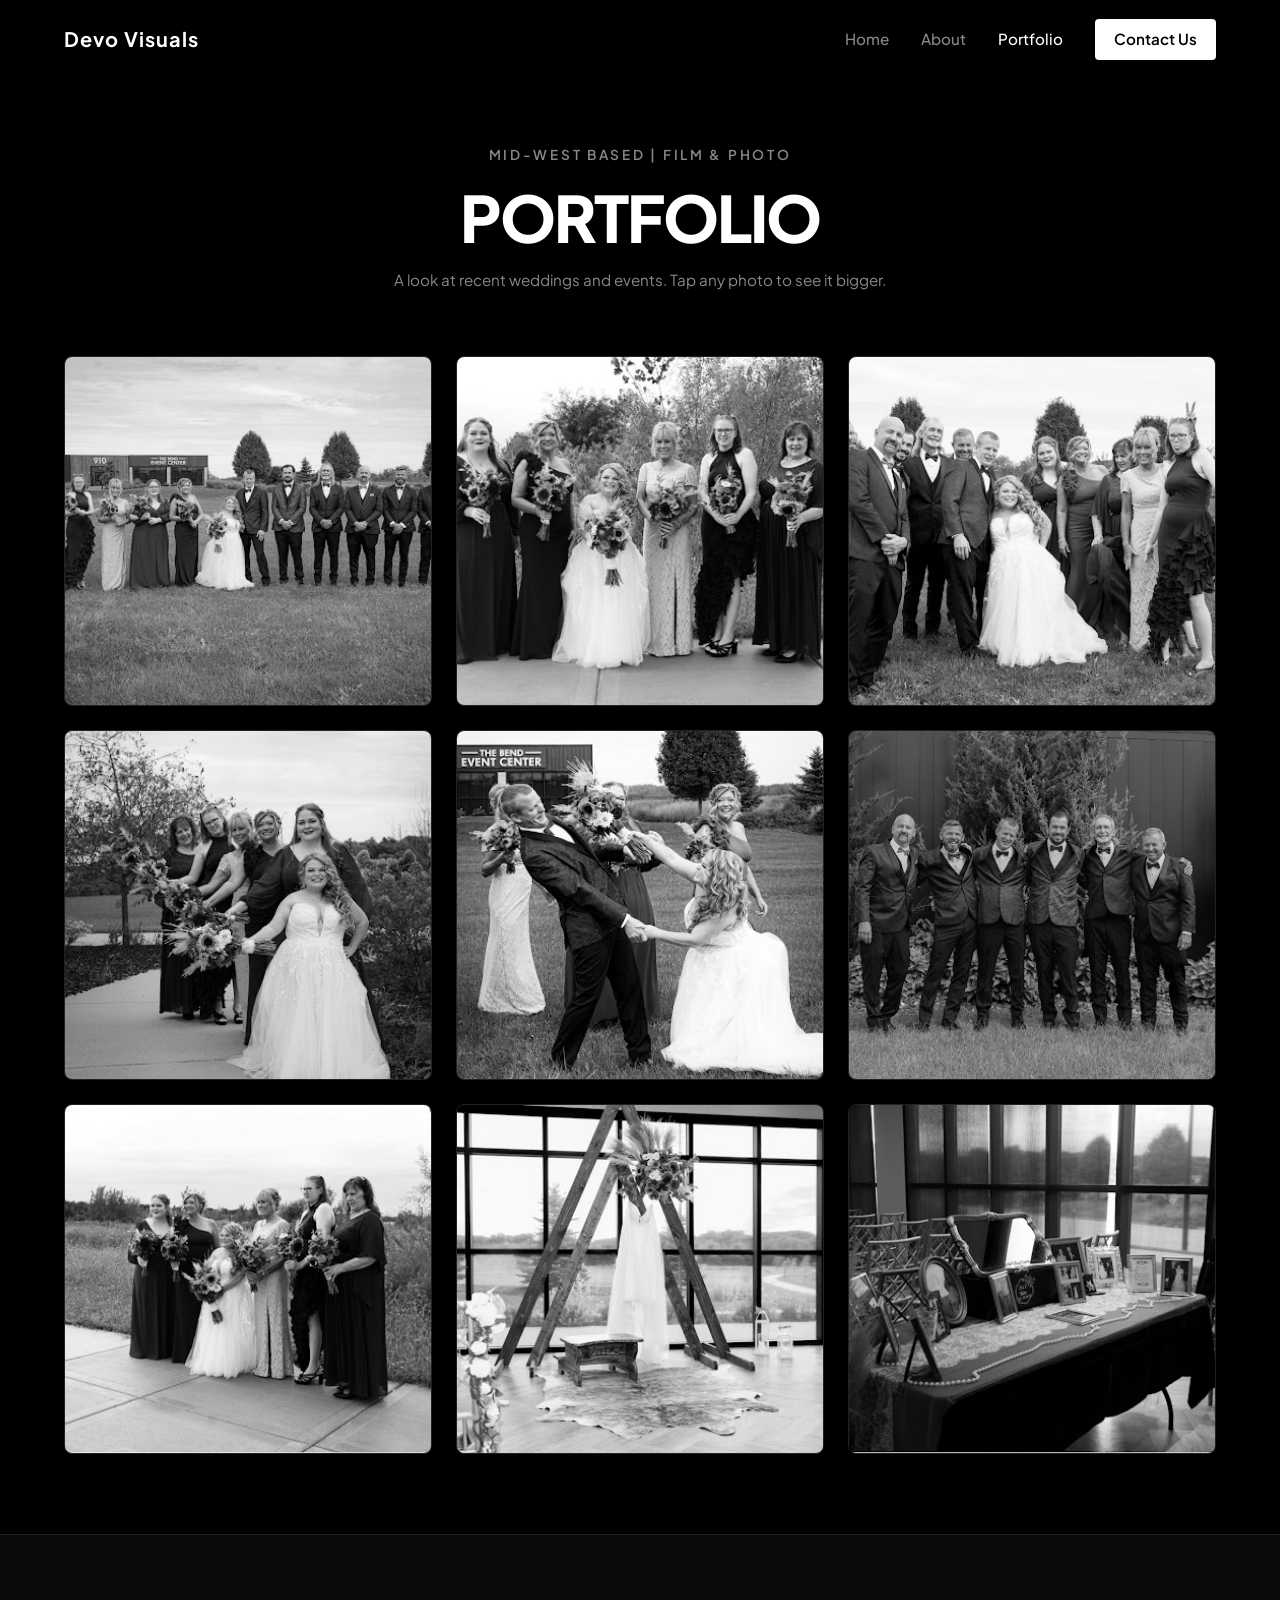
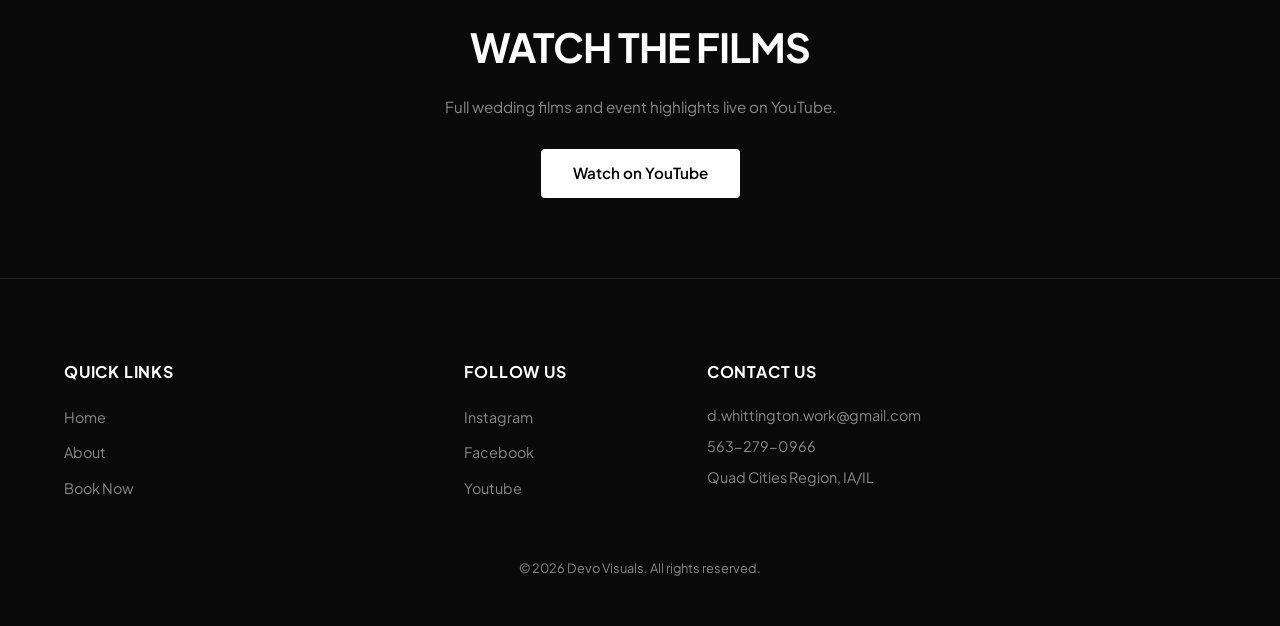
==== commit 90491fb3: "Rename portfolio to portfolio.html" ====
--- a/portfolio.html
+++ b/portfolio.html
@@ -159,7 +159,7 @@
         <div class="container">
             <span class="sub-heading">Mid-West Based | Film &amp; Photo</span>
             <h1>Portfolio</h1>
-            <p>Browse by category. Tap any photo to see it bigger.</p>
+            <p>A look at recent weddings and events. Tap any photo to see it bigger.</p>
         </div>
     </section>
 
@@ -193,15 +193,8 @@
                 </div>
                 <div class="gallery-item" data-category="weddings">
                     <img src="10.jpg" alt="Wedding photo 9" loading="lazy">
-                                <div class="filter-bar">
-                <button class="filter-btn active" data-filter="all">All</button>
-                <button class="filter-btn" data-filter="weddings">Weddings</button>
-                <button class="filter-btn" data-filter="events">Events</button>
-                <button class="filter-btn" data-filter="businesses">Businesses</button>
+                </div>
             </div>
-                </div>
-            </div>
-            <p class="empty-note" id="empty-note">Nothing here yet. New work is coming soon.</p>
         </div>
     </section>
 
@@ -257,6 +250,13 @@
     </div>
 
     <script>
+        // Always start at the top of the page when opening Portfolio
+        window.addEventListener('load', () => {
+            if (!window.location.hash) {
+                window.scrollTo(0, 0);
+            }
+        });
+
         // Mobile Navigation Toggle
         const menuToggle = document.getElementById('menu-toggle');
         const navMenu = document.getElementById('nav-menu');
@@ -277,33 +277,6 @@
 
         const items = document.querySelectorAll('#gallery .gallery-item');
 
-        // Category filter (also opens a category from a link, e.g. portfolio#weddings)
-        const filterButtons = document.querySelectorAll('.filter-btn');
-        const emptyNote = document.getElementById('empty-note');
-
-        function showCategory(filter) {
-            let visible = 0;
-            filterButtons.forEach(b => b.classList.toggle('active', b.dataset.filter === filter));
-            items.forEach(item => {
-                const show = filter === 'all' || item.dataset.category === filter;
-                item.classList.toggle('hidden', !show);
-                if (show) visible++;
-            });
-            emptyNote.classList.toggle('show', visible === 0);
-        }
-
-        filterButtons.forEach(btn => {
-            btn.addEventListener('click', () => showCategory(btn.dataset.filter));
-        });
-
-        function openCategoryFromLink() {
-            const category = window.location.hash.slice(1);
-            if (['weddings', 'events', 'businesses'].includes(category)) showCategory(category);
-        }
-
-        openCategoryFromLink();
-        window.addEventListener('hashchange', openCategoryFromLink);
-        
         // Photo viewer
         const lightbox = document.getElementById('lightbox');
         const lightboxImg = lightbox.querySelector('img');
--- a/style.css
+++ b/style.css
@@ -135,12 +135,12 @@
     display: flex;
     align-items: center;
     text-align: center;
-    padding: 5rem 0 calc(5rem + 10vh) 0; /* centers the text, nudged a little above the middle */
+    padding: 6rem 0 3rem 0;
     background-color: var(--bg-dark);
     overflow: hidden;
 }
 
-/* 3x3 grid of photos behind the hero text */
+/* 3x3 grid of 9 different photos behind the hero text */
 .hero-grid {
     position: absolute;
     inset: 0;
@@ -151,9 +151,21 @@
 }
 
 .hero-tile {
-    background: url('4.jpg') no-repeat center center / cover;
+    background-repeat: no-repeat;
+    background-position: center center;
+    background-size: cover;
     filter: grayscale(100%);
 }
+
+.hero-tile:nth-child(1) { background-image: url('4.jpg'); }
+.hero-tile:nth-child(2) { background-image: url('2.jpg'); }
+.hero-tile:nth-child(3) { background-image: url('3.jpg'); }
+.hero-tile:nth-child(4) { background-image: url('5.jpg'); }
+.hero-tile:nth-child(5) { background-image: url('6.jpg'); }
+.hero-tile:nth-child(6) { background-image: url('7.jpg'); }
+.hero-tile:nth-child(7) { background-image: url('8.jpg'); }
+.hero-tile:nth-child(8) { background-image: url('9.jpg'); }
+.hero-tile:nth-child(9) { background-image: url('10.jpg'); }
 
 /* Dark overlay so the text stays readable */
 .hero::after {
@@ -209,6 +221,7 @@
 
 /* Buttons */
 .btn {
+    display: inline-block;
     padding: 0.8rem 2rem;
     border-radius: 4px;
     font-weight: 600;
@@ -279,10 +292,109 @@
     font-size: 0.95rem;
 }
 
+/* What Are You Planning Section */
+.planning-section {
+    padding: 5rem 0;
+    background-color: var(--bg-dark);
+    border-top: 1px solid var(--border);
+}
+
+/* 4 columns on PC */
+.planning-grid {
+    display: grid;
+    grid-template-columns: repeat(4, 1fr);
+    gap: 1.25rem;
+}
+
+.planning-card {
+    background-color: var(--bg-card);
+    border: 1px solid var(--border);
+    border-radius: 8px;
+    padding: 2rem 1.5rem;
+    display: flex;
+    flex-direction: column;
+    transition: var(--transition);
+}
+
+.planning-card:hover {
+    border-color: var(--text-main);
+    transform: translateY(-4px);
+}
+
+.planning-toggle {
+    background: transparent;
+    border: none;
+    color: inherit;
+    font-family: inherit;
+    text-align: left;
+    width: 100%;
+    padding: 0;
+    display: flex;
+    justify-content: space-between;
+    align-items: flex-start;
+    cursor: default;
+}
+
+.planning-header-text {
+    display: flex;
+    flex-direction: column;
+}
+
+.planning-tag {
+    font-size: 0.7rem;
+    font-weight: 700;
+    letter-spacing: 0.16em;
+    color: var(--text-muted);
+    text-transform: uppercase;
+    margin-bottom: 0.7rem;
+}
+
+.planning-title {
+    font-size: 1.25rem;
+    font-weight: 700;
+    color: var(--text-main);
+    margin-bottom: 0.75rem;
+}
+
+.planning-arrow {
+    display: none;
+    font-size: 1.4rem;
+    line-height: 1;
+    color: var(--text-muted);
+    transition: transform 0.25s ease;
+}
+
+.planning-body {
+    display: flex;
+    flex-direction: column;
+    align-items: flex-start;
+    flex: 1;
+}
+
+.planning-body p {
+    color: var(--text-muted);
+    font-size: 0.9rem;
+    margin-bottom: 1.5rem;
+    flex: 1;
+}
+
+.planning-btn {
+    padding: 0.65rem 1.3rem;
+    font-size: 0.85rem;
+}
+
+/* 2x2 grid on iPad / Tablet */
+@media (max-width: 1024px) {
+    .planning-grid {
+        grid-template-columns: repeat(2, 1fr);
+    }
+}
+
 /* Portfolio Section */
 .portfolio-section {
     padding: 5rem 0;
     background-color: var(--bg-card);
+    border-top: 1px solid var(--border);
 }
 
 .section-header {
@@ -347,22 +459,6 @@
 .portfolio-cta {
     text-align: center;
     margin-top: 2.5rem;
-}
-
-.portfolio-cta .btn {
-    display: inline-block;
-    letter-spacing: 0.04em;
-    text-transform: uppercase;
-}
-
-.portfolio-cta .btn-secondary {
-    border-color: var(--text-main); /* visible outline (the default was almost black) */
-}
-
-.portfolio-cta .btn-secondary:hover {
-    transform: translateY(-2px);
-    background-color: var(--text-main);
-    color: var(--bg-dark);
 }
 
 /* Contact & Footer Section */
@@ -736,6 +832,45 @@
     .about-grid, .contact-wrapper { grid-template-columns: 1fr; }
     .form-row { grid-template-columns: 1fr; }
 
+    /* Phone dropdown cards for "What Are You Planning?" */
+    .planning-grid {
+        grid-template-columns: 1fr;
+        gap: 0.85rem;
+    }
+    .planning-card {
+        padding: 1.15rem 1.25rem;
+    }
+    .planning-card:hover {
+        transform: none;
+    }
+    .planning-toggle {
+        cursor: pointer;
+        align-items: center;
+    }
+    .planning-title {
+        margin-bottom: 0;
+    }
+    .planning-arrow {
+        display: block;
+    }
+    .planning-card.open .planning-arrow {
+        transform: rotate(45deg);
+        color: var(--text-main);
+    }
+    .planning-body {
+        display: none;
+        margin-top: 0.9rem;
+        padding-top: 0.9rem;
+        border-top: 1px solid var(--border);
+    }
+    .planning-card.open .planning-body {
+        display: flex;
+    }
+    .planning-btn {
+        width: 100%;
+        text-align: center;
+    }
+
     /* On phones, show one photo instead of the 3x3 grid */
     .hero-grid {
         grid-template-columns: 1fr;
@@ -757,6 +892,7 @@
 }
 
 .about-section,
+.planning-section,
 .portfolio-section,
 .site-footer {
     position: relative;
@@ -786,12 +922,3 @@
 @media (prefers-reduced-motion: reduce) {
     .glitch-bars { display: none; }
 }
-
-/* ===== Mobile: keep the main heading in the middle of the screen ===== */
-@media (max-width: 768px) {
-    .hero {
-        min-height: 100vh;
-        min-height: 100svh;
-        padding: 0;
-    }
-}
